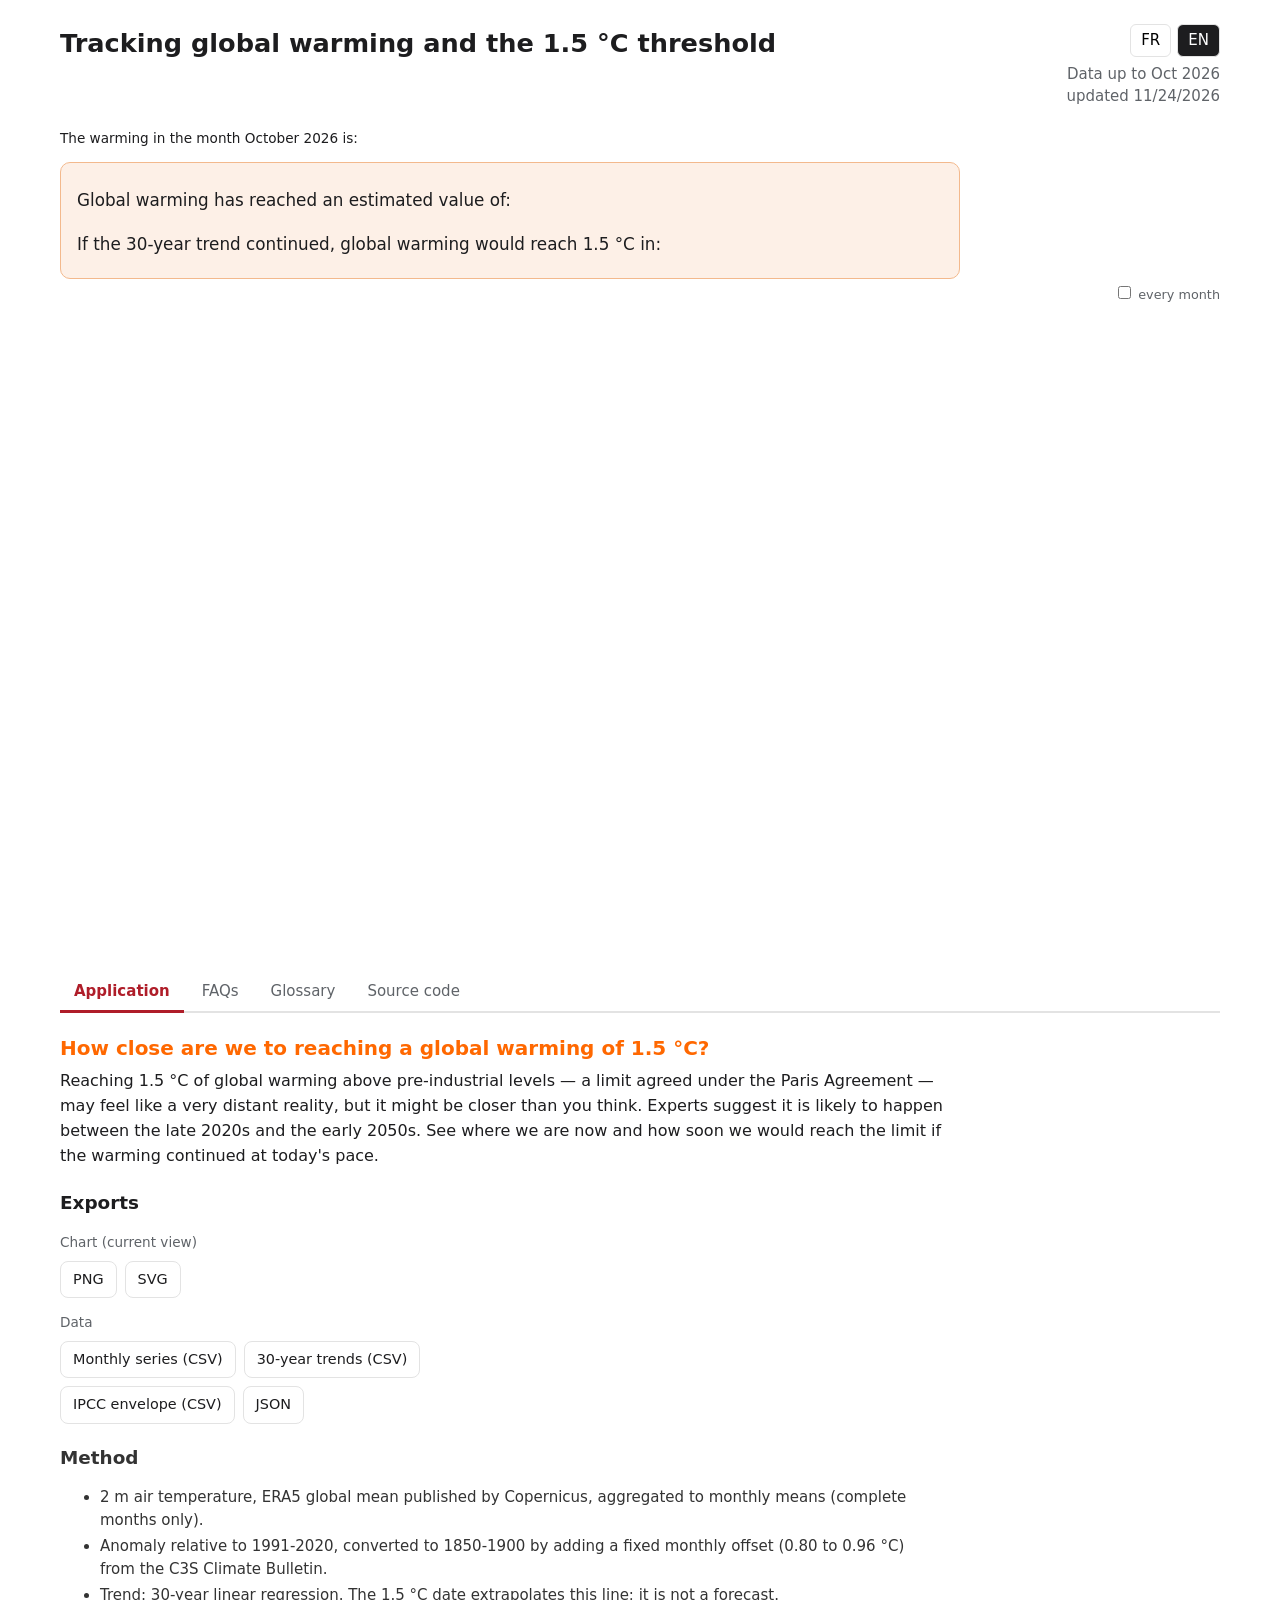
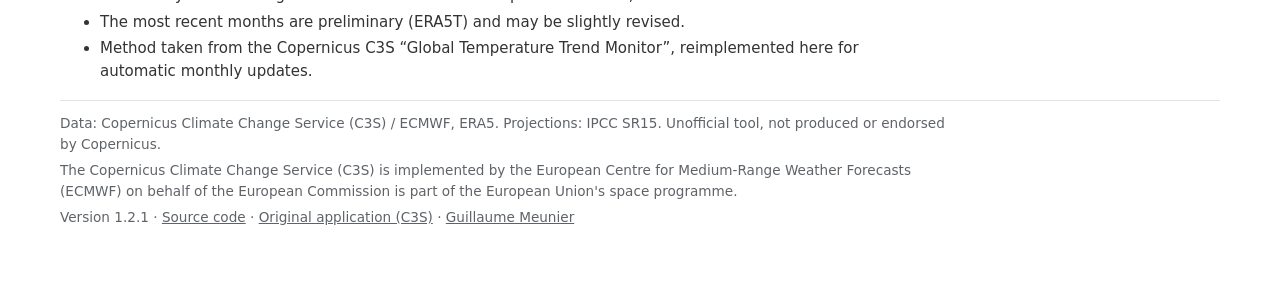
==== index.html @ 69e12a9a "1.2.1 — favicon hexagonal (courbe GIEC + seuil 1,5 °C) Co-authored-by: Alliages <Alliages@users.nore" ====
<!DOCTYPE html>
<html lang="fr">
<head>
<meta charset="utf-8">
<meta name="viewport" content="width=device-width, initial-scale=1">
<title>Suivi du réchauffement mondial · seuil de 1,5 °C</title>
<meta name="description" content="Suivi mensuel du réchauffement mondial (ERA5, Copernicus) et estimation de la date d'atteinte de +1,5 °C par extrapolation de la tendance sur 30 ans.">
<link rel="icon" type="image/svg+xml" href="favicon.svg">
<script src="vendor/plotly-basic.min.js"></script>
<style>
  :root {
    --fg: #1d1d1f; --muted: #5f6368; --line: #e3e3e3; --bg: #fff; --card: #f7f6f4;
    --accent: #af1d29; --orange: #ff6800;
  }
  * { box-sizing: border-box; }
  body { margin: 0; font: 15px/1.5 system-ui, -apple-system, "Segoe UI", Roboto, sans-serif;
         color: var(--fg); background: var(--bg); }
  main { max-width: 1200px; margin: 0 auto; padding: 24px 20px 48px; }
  header { display: flex; justify-content: space-between; align-items: start; gap: 16px; }
  .head-right { text-align: right; display: flex; flex-direction: column; align-items: flex-end; gap: 6px; }
  h1 { font-size: 1.6rem; margin: 0 0 4px; }
  .sub { color: var(--muted); margin: 0; }
  .lang { display: flex; gap: 6px; }
  .lang button { border: 1px solid var(--line); background: #fff; padding: 4px 10px;
                 cursor: pointer; font: inherit; border-radius: 6px; }
  .lang button[aria-pressed="true"] { background: var(--fg); color: #fff; }
  .synthese { margin: 20px 0 4px; max-width: 900px; }
  .synthese .quand { color: var(--orange); font-size: 1.25rem; margin: 0 0 8px; }
  .synthese p { margin: 7px 0; font-size: 1.05rem; }
  .synthese p.p1 { font-size: .85rem; margin: 4px 0 12px; }
  .synthese p.p1 strong.v { font-size: inherit; margin-left: 4px; }
  .encart { border: 1px solid #f3b98d; border-radius: 10px; background: #fdf0e7;
            padding: 10px 16px 8px; }
  .synthese strong.v { font-size: 1.55rem; font-weight: 700; margin-left: 6px; vertical-align: -0.15rem; }
  .v-orange { color: var(--orange); }
  .v-red { color: var(--accent); }
  .opts { display: flex; align-items: center; justify-content: flex-end; gap: 8px; margin: 0 0 2px;
          color: var(--muted); font-size: .8rem; }
  .opts input[type=checkbox] { accent-color: var(--accent); }
  .tabs { display: flex; gap: 4px; border-bottom: 2px solid var(--line); margin: 26px 0 20px; }
  .tabs button { border: none; background: none; padding: 8px 14px; font: inherit; cursor: pointer;
                 color: var(--muted); border-radius: 6px 6px 0 0; border-bottom: 3px solid transparent; margin-bottom: -2px; }
  .tabs button[aria-selected="true"] { color: var(--accent); border-bottom-color: var(--accent); font-weight: 600; }
  .tabs button:hover { color: var(--accent); }
  .tabpanel[hidden] { display: none; }
  .intro { max-width: 900px; }
  .intro h2 { color: var(--orange); font-size: 1.25rem; margin: 0 0 6px; }
  .intro p { margin: 0 0 18px; font-size: 1rem; line-height: 1.55; }
  .glossary { display: flex; gap: 24px; flex-wrap: wrap; }
  .glossary nav { width: 260px; }
  .glossary nav button { display: block; width: 100%; text-align: left; border: none; background: none;
                 padding: 6px 8px; font: inherit; cursor: pointer; border-radius: 6px; color: var(--fg); }
  .glossary nav button[aria-current="true"] { background: #fdf0e7; color: var(--orange); font-weight: 600; }
  .glossary .def { flex: 1; min-width: 280px; }
  .faq { list-style: none; padding: 0; max-width: 900px; }
  .faq li { margin-bottom: 16px; }
  .faq h3 { font-size: 1rem; margin: 0 0 4px; cursor: pointer; }
  .faq h3::before { content: "\25BE  "; color: var(--accent); }
  .faq p { margin: 0; line-height: 1.5; }
  .faq li.closed > div { display: none; }
  .faq li.closed h3::before { content: "\25B6  "; }
  .faq li > div { line-height: 1.5; }
  .faq li > div p, .faq li > div ul { margin: 0 0 8px; }
  .faq li > div ul { padding-left: 20px; }
  .faq table { border-collapse: collapse; margin: 10px 0 4px; font-size: .9rem; }
  .faq th, .faq td { border: 1px solid var(--line); padding: 4px 8px; text-align: center; }
  .faq th { background: #fdf0e7; }
  .faq caption { caption-side: bottom; color: var(--muted); font-size: .85rem; margin-top: 6px; }
  .tabpanel li { margin-bottom: 6px; }  #chart { width: 100%; height: 640px; }
  .intro { max-width: 900px; }
  .intro h2 { color: var(--orange); font-size: 1.25rem; margin: 0 0 6px; }
  .intro p { margin: 0; font-size: 1rem; line-height: 1.55; }
  section { margin-top: 20px; }
  h2 { font-size: 1.15rem; margin: 0 0 10px; }
  .exports { display: flex; flex-wrap: wrap; gap: 8px; max-width: 440px; }
  .exports button, .exports a { border: 1px solid var(--line); background: #fff; color: var(--fg);
         padding: 7px 12px; border-radius: 8px; cursor: pointer; font: inherit;
         text-decoration: none; font-size: .9rem; }
  .exports button:hover, .exports a:hover { border-color: var(--fg); }
  .exports .group { color: var(--muted); font-size: .85rem; width: 100%; margin-top: 6px; }
  .method { color: #333; max-width: 850px; }
  .method li { margin-bottom: 4px; }
  footer { margin-top: 18px; color: var(--muted); font-size: .85rem; border-top: 1px solid var(--line);
           padding-top: 12px; }
  footer .credit { margin: 0 0 6px; max-width: 900px; }
  footer .mention { display: block; }
  footer a { color: inherit; }
  .prelim { color: var(--muted); font-size: .8rem; font-weight: 400; }
  @media (max-width: 700px) {
    #chart { height: 460px; }
    header { flex-direction: column; }
    .head-right { align-items: flex-start; text-align: left; }
    .synthese strong.v { font-size: 1.3rem; }
  }
</style>
</head>
<body>
<main>
  <header>
    <h1 data-i18n="title"></h1>
    <div class="head-right">
      <div class="lang">
        <button data-lang="fr" aria-pressed="true">FR</button>
        <button data-lang="en" aria-pressed="false">EN</button>
      </div>
      <p class="sub" id="updated"></p>
    </div>
  </header>

  <section class="synthese" id="synthese"></section>

  <div class="opts">
    <label><input type="checkbox" id="all-months"> <span data-i18n="allMonths"></span></label>
  </div>
  <div id="chart"></div>

  <div class="tabs" role="tablist" id="tabs">
    <button role="tab" data-tab="apropos" aria-selected="true" data-i18n="tabAbout"></button>
    <button role="tab" data-tab="faq" aria-selected="false" data-i18n="tabFaq"></button>
    <button role="tab" data-tab="glossaire" aria-selected="false" data-i18n="tabGlossary"></button>
    <button role="tab" data-tab="source" aria-selected="false" data-i18n="tabSource"></button>
  </div>

  <div class="tabpanel" id="panel-apropos">
    <section class="intro">
      <h2 data-i18n="introTitle"></h2>
      <p data-i18n="introText"></p>
    </section>

    <section>
      <h2 data-i18n="exportsTitle"></h2>
      <div class="exports" id="exports">
      <span class="group" data-i18n="exportsChart"></span>
      <button data-export="png">PNG</button>
      <button data-export="svg">SVG</button>
      <span class="group" data-i18n="exportsData"></span>
      <a href="data/era5_global_monthly.csv" download data-i18n="csvMonthly"></a>
      <a href="data/trends.csv" download data-i18n="csvTrends"></a>
      <a href="data/ipcc_sr15.csv" download data-i18n="csvIpcc"></a>
      <a href="data/series.json" download>JSON</a>
      <span class="group" data-i18n="exportsAnim" id="anim-group" hidden></span>
    </div>
  </section>

    <section class="method">
      <h2 data-i18n="methodTitle"></h2>
      <ul id="method"></ul>
    </section>
  </div>

  <div class="tabpanel" id="panel-faq" hidden>
    <ul class="faq" id="faq-list"></ul>
  </div>

  <div class="tabpanel" id="panel-glossaire" hidden>
    <div class="glossary">
      <nav><ul id="glossary-list"></ul></nav>
      <div class="def"><div id="glossary-def"></div></div>
    </div>
  </div>

  <div class="tabpanel" id="panel-source" hidden>
    <div id="source-content" class="intro"></div>
  </div>

  <footer id="footer"></footer>
</main>

<script>
/* ======================================================================
   Paramètres
   ====================================================================== */
const DATA_URL = "data/series.json";
const MANIFEST_URL = "exports/manifest.json";
const CONTENT_URL = "data/content.json";
const EXPORT_SIZE = { width: 1280, height: 720 };
const C3S_RED = "#af1d29";
const ORANGE = "#ff6800";
const ORANGE_TRANSPARENT = "rgba(255, 104, 0, 0.30)";
const PEACH = "rgb(244, 174, 142)";
const PEACH_TRANSPARENT = "rgba(244, 174, 142, 0.2)";
let COLORS = {
  ipcc: PEACH_TRANSPARENT, ipccLine: PEACH, likely: "#d84a63",
  series: ORANGE_TRANSPARENT, marker: ORANGE, window: ORANGE,
  trend: C3S_RED, target: C3S_RED, grid: "#CCCCCC", zeroline: "#444444",
};
const MONTHS = {
  fr: ["janv.", "févr.", "mars", "avr.", "mai", "juin", "juil.", "août", "sept.", "oct.", "nov.", "déc."],
  en: ["Jan", "Feb", "Mar", "Apr", "May", "Jun", "Jul", "Aug", "Sep", "Oct", "Nov", "Dec"],
};
const MONTHS_FULL = {
  fr: ["janvier", "février", "mars", "avril", "mai", "juin", "juillet", "août", "septembre", "octobre", "novembre", "décembre"],
  en: ["January", "February", "March", "April", "May", "June", "July", "August", "September", "October", "November", "December"],
};
const I18N = {
  fr: {
    title: "Suivi du réchauffement mondial et du seuil de 1,5 °C",
    updated: "Données jusqu'à {m}", updatedDate: "mise à jour le {d}",
    allMonths: "tous les mois",
    syntheseTitle: "En {m}…",
    tabAbout: "Application", tabFaq: "FAQ", tabGlossary: "Glossaire", tabSource: "Code source",
    introTitle: "À quel point sommes-nous proches d'un réchauffement mondial de 1,5 °C ?",
    introText: "Atteindre 1,5 °C de réchauffement mondial par rapport aux niveaux préindustriels — la limite fixée par l'accord de Paris — peut sembler une réalité très lointaine, mais elle est peut-être plus proche qu'on ne le croit. Les experts estiment qu'il est probable qu'elle soit atteinte entre la fin des années 2020 et le début des années 2050. Voyez où nous en sommes aujourd'hui et quand nous atteindrions cette limite si le réchauffement se poursuivait au rythme d'aujourd'hui.",
    synthese1: "Le réchauffement du mois {m1} est de :",
    synthese2: "Le réchauffement mondial a atteint une valeur estimée à :",
    synthese3: "Si la tendance sur 30 ans se poursuivait, le réchauffement mondial atteindrait {target} en :",
    crossingHover: "Si la tendance de {years} ans menant à <b>{from}</b> se poursuit, la limite de {target} serait atteinte d'ici <b>{to}</b>.",
    exportsTitle: "Exports", exportsChart: "Graphique (vue actuelle)", exportsData: "Données",
    exportsAnim: "Animations et images (générées chaque mois)",
    csvMonthly: "Série mensuelle (CSV)", csvTrends: "Tendances 30 ans (CSV)", csvIpcc: "Enveloppe GIEC (CSV)",
    gifCourbe: "GIF · courbe", gifExtra: "GIF · extrapolation",
    zipCourbe: "Images · courbe (ZIP)", zipExtra: "Images · extrapolation (ZIP)",
    staticPng: "Graphique PNG", staticSvg: "Graphique SVG",
    yTitle: "Anomalie vs 1850-1900 (°C)",
    ipcc: "Projections GIEC (SR15)", likely: "Fourchette GIEC 1,5 °C (2030-2052)",
    series: "Anomalie mensuelle ERA5", window: "Anomalie observée (fenêtre de 30 ans)",
    trend: "Tendance linéaire 30 ans", crossing: "Atteinte de 1,5 °C",
    targetLabel: "1,5 °C",
    prelim: "provisoire", never: "non atteint",
    methodTitle: "Méthode",
    method: [
      "Température de l'air à 2 m, moyenne mondiale ERA5 publiée par Copernicus, Agrégée en moyennes mensuelles (mois complets uniquement).",
      "Anomalie par rapport à 1991-2020, convertie en anomalie par rapport à 1850-1900 en ajoutant un écart mensuel fixe (0,80 à 0,96 °C) issu du bulletin climatique C3S.",
      "Tendance : régression linéaire sur 30 ans. La date d'atteinte de 1,5 °C est l'extrapolation de cette droite ; ce n'est pas une prévision.",
      "Les derniers mois sont provisoires (ERA5T) et peuvent être légèrement révisés.",
      "Méthode reprise du « Global Temperature Trend Monitor » de Copernicus C3S, réimplémentée ici pour une mise à jour automatique mensuelle.",
    ],
    footer: "Données : Copernicus Climate Change Service (C3S) / ECMWF, ERA5. Projections : GIEC SR15. Outil non officiel, ni produit ni approuvé par Copernicus.",
    c3sMention: "The Copernicus Climate Change Service (C3S) is implemented by the European Centre for Medium-Range Weather Forecasts (ECMWF) on behalf of the European Commission is part of the European Union's space programme.",
    footerLinks: 'Version {v} · <a href="https://github.com/Alliages/suivi-rechauffement-global">Code source</a> · <a href="https://apps.climate.copernicus.eu/global-temperature-trend-monitor/">Application originale (C3S)</a> · <a href="https://guillaume-meunier.fr/">Guillaume Meunier</a>',
  },
  en: {
    title: "Tracking global warming and the 1.5 °C threshold",
    updated: "Data up to {m}", updatedDate: "updated {d}",
    allMonths: "every month",
    syntheseTitle: "In {m}…",
    tabAbout: "Application", tabFaq: "FAQs", tabGlossary: "Glossary", tabSource: "Source code",
    introTitle: "How close are we to reaching a global warming of 1.5 °C?",
    introText: "Reaching 1.5 °C of global warming above pre-industrial levels — a limit agreed under the Paris Agreement — may feel like a very distant reality, but it might be closer than you think. Experts suggest it is likely to happen between the late 2020s and the early 2050s. See where we are now and how soon we would reach the limit if the warming continued at today's pace.",
    synthese1: "The warming in the month {m1} is:",
    synthese2: "Global warming has reached an estimated value of:",
    synthese3: "If the 30-year trend continued, global warming would reach {target} in:",
    crossingHover: "If the {years}-year warming trend leading up to <b>{from}</b> continued, the {target} limit would be reached by <b>{to}</b>.",
    exportsTitle: "Exports", exportsChart: "Chart (current view)", exportsData: "Data",
    exportsAnim: "Animations and images (generated monthly)",
    csvMonthly: "Monthly series (CSV)", csvTrends: "30-year trends (CSV)", csvIpcc: "IPCC envelope (CSV)",
    gifCourbe: "GIF · curve", gifExtra: "GIF · extrapolation",
    zipCourbe: "Images · curve (ZIP)", zipExtra: "Images · extrapolation (ZIP)",
    staticPng: "Chart PNG", staticSvg: "Chart SVG",
    yTitle: "Anomaly vs 1850-1900 (°C)",
    ipcc: "IPCC projections (SR15)", likely: "IPCC 1.5 °C likely range (2030-2052)",
    series: "ERA5 monthly anomaly", window: "Observed anomaly (30-year window)",
    trend: "30-year linear trend", crossing: "1.5 °C reached",
    targetLabel: "1.5 °C",
    prelim: "preliminary", never: "not reached",
    methodTitle: "Method",
    method: [
      "2 m air temperature, ERA5 global mean published by Copernicus, aggregated to monthly means (complete months only).",
      "Anomaly relative to 1991-2020, converted to 1850-1900 by adding a fixed monthly offset (0.80 to 0.96 °C) from the C3S Climate Bulletin.",
      "Trend: 30-year linear regression. The 1.5 °C date extrapolates this line; it is not a forecast.",
      "The most recent months are preliminary (ERA5T) and may be slightly revised.",
      "Method taken from the Copernicus C3S “Global Temperature Trend Monitor”, reimplemented here for automatic monthly updates.",
    ],
    footer: "Data: Copernicus Climate Change Service (C3S) / ECMWF, ERA5. Projections: IPCC SR15. Unofficial tool, not produced or endorsed by Copernicus.",
    c3sMention: "The Copernicus Climate Change Service (C3S) is implemented by the European Centre for Medium-Range Weather Forecasts (ECMWF) on behalf of the European Commission is part of the European Union's space programme.",
    footerLinks: 'Version {v} · <a href="https://github.com/Alliages/suivi-rechauffement-global">Source code</a> · <a href="https://apps.climate.copernicus.eu/global-temperature-trend-monitor/">Original application (C3S)</a> · <a href="https://guillaume-meunier.fr/">Guillaume Meunier</a>',
  },
};

/* ======================================================================
   État
   ====================================================================== */
let DATA = null, MANIFEST = null, APP_VERSION = null, lang = "fr", steps = [], currentStep = 0;
const $ = (id) => document.getElementById(id);
const t = (k) => I18N[lang][k];

/* ---------- Formatage ---------- */
const toDate = (m) => m + "-15";                       // AAAA-MM → 15 du mois
const fmtMonth = (m) => { const [y, mo] = m.split("-"); return `${MONTHS[lang][+mo - 1]} ${y}`; };
const fmtNum = (x, signed = false) =>
  (signed && x >= 0 ? "+" : "") + x.toLocaleString(lang, { minimumFractionDigits: 2, maximumFractionDigits: 2 });
function addMonths(m, k) {                              // 'AAAA-MM' + k mois (rÉal) → date ISO
  const [y, mo] = m.split("-").map(Number);
  const d = new Date(Date.UTC(y, mo - 1, 15));
  d.setUTCDate(d.getUTCDate() + Math.round(k * 30.4375));
  return d.toISOString().slice(0, 10);
}
const targetLabel = () => t("targetLabel");

/* ======================================================================
   Graphique
   ====================================================================== */
function applyPalette() {
  const pc = DATA.config && DATA.config.colors;
  if (!pc) return;
  const map = {
    ipcc: pc.peach_transparent, ipccLine: pc.peach, likely: pc.likely,
    series: pc.orange_transparent, marker: pc.orange, window: pc.orange,
    trend: pc.accent, target: pc.accent, grid: pc.grid, zeroline: pc.zeroline,
  };
  for (const k in map) if (map[k]) COLORS[k] = map[k];
}

function trendRow(i) {
  const tr = DATA.trends;
  return Object.fromEntries(Object.keys(tr).map((k) => [k, tr[k][i]]));
}

function trendTraces(row) {
  const mon = DATA.monthly, cfg = DATA.config;
  const i0 = mon.month.indexOf(row.window_start), i1 = mon.month.indexOf(row.window_end);
  const m = row.slope_per_decade / 120, c = row.intercept;
  const kEnd = Math.max(m > 0 ? (cfg.target - c) / m : 0, i1 - i0);
  const endX = row.crossing_1_5 && i1 - i0 < kEnd ? toDate(row.crossing_1_5) : addMonths(row.window_start, kEnd);
  const endY = row.crossing_1_5 && i1 - i0 < kEnd ? cfg.target : c + m * kEnd;
  return {
    window: { x: mon.month.slice(i0, i1 + 1).map(toDate), y: mon.anomaly_preindustrial.slice(i0, i1 + 1) },
    trend: { x: [toDate(row.window_start), endX], y: [c, endY] },
    cross: row.crossing_1_5 ? { x: [toDate(row.crossing_1_5)], y: [cfg.target] } : { x: [], y: [] },
    current_y: row.warming_at_end,
  };
}

function yTicks([y0, y1]) {
  const step = (DATA.config && DATA.config.grid_step) || 0.5;
  const vals = [];
  for (let v = Math.ceil(y0 / step) * step; v <= y1 + 1e-9; v += step) vals.push(+v.toFixed(1));
  return {
    tickmode: "array", tickvals: vals,
    ticktext: vals.map((v, i) => i === vals.length - 1 ? `${v.toFixed(1)} °C` : v.toFixed(1)),
  };
}

function stepLabel(i) {
  const row = trendRow(steps[i]);
  return /^\d{4}$/.test(row.step_label) ? row.step_label : fmtMonth(row.window_end);
}

function stepAnnotations(row, tt) {
  const cfg = DATA.config;
  const cal = (m) => `<b>${fmtMonth(m)}</b>`;
  return [
    {
      text: ` <b>${targetLabel()}</b> `, xref: "paper", x: 1, xshift: 8,
      y: cfg.target, xanchor: "left", yanchor: "middle",
      showarrow: true, arrowhead: 2, arrowsize: 1, arrowwidth: 1.5, arrowcolor: COLORS.trend,
      ax: 0, axref: "pixel", ay: -34, ayref: "pixel",
      font: { color: COLORS.trend, size: 15 },
    },
    {
      text: ` <b>${fmtNum(tt.current_y)} °C</b> `, xref: "paper", x: 1, xshift: 6,
      y: tt.current_y, xanchor: "left", yanchor: "middle",
      showarrow: false, font: { color: COLORS.marker, size: 15 },
    },
    {
      text: cal(row.window_start), x: toDate(row.window_start), y: -0.02,
      xanchor: "center", yanchor: "top", showarrow: false,
      font: { color: COLORS.marker, size: 14 }, bgcolor: "white",
      bordercolor: COLORS.marker, borderwidth: 2, borderpad: 2,
    },
    row.crossing_1_5 ? {
      text: cal(row.crossing_1_5), x: toDate(row.crossing_1_5), y: -0.02,
      xanchor: "center", yanchor: "top", showarrow: false,
      font: { color: COLORS.trend, size: 14 }, bgcolor: "white",
      bordercolor: COLORS.trend, borderwidth: 2, borderpad: 2,
    } : { text: "", showarrow: false },
  ];
}

const X_VIEW_FALLBACK = ["1950-01-01", "2055-01-01"];

function layout() {
  const cfg = DATA.config;
  const axis = { ticks: "outside", tickwidth: 1.5, tickfont: { size: 12 }, showgrid: false,
                 showline: false, zeroline: false };
  return {
    margin: { l: 70, r: 70, t: 130, b: 80 },
    font: { family: "system-ui, -apple-system, Segoe UI, Roboto, sans-serif", color: "#1d1d1f", size: 14 },
    xaxis: { ...axis, type: "date", range: (DATA.config && DATA.config.x_view) || X_VIEW_FALLBACK, dtick: "M120", tickformat: "%Y" },
    yaxis: { ...axis, range: cfg.y_range, showgrid: true, griddash: "dot", gridcolor: COLORS.grid,
             gridwidth: 1, zeroline: true, zerolinecolor: COLORS.zeroline, zerolinewidth: 1.5,
             fixedrange: true, ...yTicks(cfg.y_range) },
    legend: { x: 0.5, y: -0.10, xanchor: "center", yanchor: "top", orientation: "h", font: { size: 12 } },
    hovermode: "closest",
    sliders: [{
      active: steps.length - 1,
      x: 0, xanchor: "left", y: 1.24, len: 1,
      pad: { l: 0, r: 0, t: 0, b: 4 },
      font: { size: 11 },
      steps: steps.map((rowIdx, i) => ({ label: stepLabel(i), value: rowIdx, method: "skip", execute: false })),
    }],
    plot_bgcolor: "#fff", paper_bgcolor: "#fff",
  };
}

function staticTraces() {
  const mon = DATA.monthly, ipcc = DATA.ipcc, cfg = DATA.config;
  const yrs = ipcc.year.map((y) => `${y}-01-01`);
  return [
    { x: yrs, y: ipcc.min_t, mode: "lines", line: { width: 0 }, hoverinfo: "skip", showlegend: false },
    { x: yrs, y: ipcc.max_t, mode: "lines", line: { width: 0 }, fill: "tonexty",
      fillcolor: COLORS.ipcc, name: t("ipcc"), hoverinfo: "skip" },
    { x: cfg.likely_range, y: [cfg.target, cfg.target], mode: "lines+markers", name: t("likely"),
      line: { color: COLORS.likely, width: 3 },
      marker: { symbol: "diamond", size: 7, color: "white",
                line: { width: 3, color: COLORS.likely } },
      hoverinfo: "skip", showlegend: true },
    { x: mon.month.map(toDate), y: mon.anomaly_preindustrial, mode: "lines", name: t("series"),
      line: { color: COLORS.series, width: 1 },
      customdata: mon.month.map((m, i) => [fmtMonth(m), mon.status[i] === "preliminary" ? ` (${t("prelim")})` : ""]),
      hovertemplate: "%{customdata[0]} : %{y:+.2f} °C%{customdata[1]}<extra></extra>" },
  ];
}

function dynamicTraces(row, tt) {
  const cfg = DATA.config, xRight = cfg.x_range[1], yEnd = tt.current_y;
  const hoverCross = t("crossingHover")
    .replaceAll("{years}", 30)
    .replaceAll("{from}", fmtMonth(row.window_end))
    .replaceAll("{target}", targetLabel())
    .replaceAll("{to}", row.crossing_1_5 ? fmtMonth(row.crossing_1_5) : t("never"));
  const trendStart = { x: [tt.trend.x[0]], y: [tt.trend.y[0]] };
  const line = (x, y, color, extra = {}) => ({ x, y, mode: "lines", line: { color, width: 1 },
    hoverinfo: "skip", showlegend: false, ...extra });
  return [
    { ...tt.window, mode: "lines+markers", name: t("window"), showlegend: false,
      line: { color: COLORS.window, width: 1.2 },
      marker: { size: 6, color: "white", line: { width: 1, color: COLORS.window } }, hoverinfo: "skip" },
    line([toDate(row.window_start), toDate(row.window_start)], [tt.trend.y[0], 0], COLORS.marker),
    line([toDate(row.window_end), xRight], [yEnd, yEnd], COLORS.marker, { line: { color: COLORS.marker, width: 2, dash: "dot" } }),
    row.crossing_1_5
      ? line([toDate(row.crossing_1_5), toDate(row.crossing_1_5)], [cfg.target, 0], COLORS.trend)
      : line([], [], COLORS.trend),
    row.crossing_1_5
      ? line([toDate(row.crossing_1_5), xRight], [cfg.target, cfg.target], COLORS.trend,
             { line: { color: COLORS.trend, width: 2, dash: "dot" } })
      : line([], [], COLORS.trend),
    { ...trendStart, x: [...trendStart.x, tt.trend.x[1]], y: [...trendStart.y, tt.trend.y[1]],
      mode: "lines", line: { color: "white", width: 5 }, hoverinfo: "skip", showlegend: false },
    { x: tt.trend.x, y: tt.trend.y, mode: "lines", name: t("trend"),
      line: { color: COLORS.trend, width: 2.5 }, hoverinfo: "skip" },
    { ...tt.cross, mode: "markers", showlegend: false, text: [hoverCross],
      hovertemplate: "%{text}<extra></extra>",
      hoverlabel: { bgcolor: COLORS.trend, font: { color: "#fff" } },
      marker: { size: 15, color: "rgba(255, 255, 255, 0.5)", line: { color: COLORS.trend, width: 1.5 } } },
  ];
}

function draw() {
  const last = steps.length - 1;
  currentStep = Math.min(currentStep, last);
  const row = trendRow(steps[currentStep]);
  const tt = trendTraces(row);
  Plotly.react("chart", [...staticTraces(), ...dynamicTraces(row, tt)],
    { ...layout(), annotations: stepAnnotations(row, tt) },
    { responsive: true, displaylogo: false,
      modeBarButtonsToRemove: ["select2d", "lasso2d"],
      toImageButtonOptions: { ...EXPORT_SIZE, filename: fileStem() } })
    .then(() => {
      updateCards(row);
      attachSliderEvents();
    });
}

function applyStep(i) {
  const chart = $("chart");
  const row = trendRow(steps[i]);
  const tt = trendTraces(row);
  const dyn = dynamicTraces(row, tt);
  Plotly.restyle(chart, {
    x: dyn.map((tr) => tr.x),
    y: dyn.map((tr) => tr.y),
    text: dyn.map((tr) => tr.text || null),
  }, dyn.map((_, k) => staticTraces().length + k));
  Plotly.relayout(chart, { annotations: stepAnnotations(row, tt) });
  updateCards(row);
  currentStep = i;
}

function attachSliderEvents() {
  const chart = $("chart");
  if (chart._sliderHooked) return;
  chart._sliderHooked = true;
  chart.on("plotly_sliderchange", (ev) => {
    const s = ev.slider && typeof ev.slider.active === "number" ? ev.slider
      : chart._fullLayout && chart._fullLayout.sliders && chart._fullLayout.sliders[0];
    const idx = s && typeof s.active === "number" ? s.active : currentStep;
    if (idx !== currentStep && idx >= 0 && idx < steps.length) applyStep(idx);
  });
}

/* ======================================================================
   Textes, synthèse
   ====================================================================== */
function monthFull(mKey) {
  const [y, m] = mKey.split("-");
  return `${MONTHS_FULL[lang][+m - 1]} ${y}`;
}

function updateCards(row) {
  const mon = DATA.monthly, n = mon.month.length - 1;
  $("quand").innerHTML = t("syntheseTitle").replace("{m}", monthFull(row.window_end));
  $("s-month").innerHTML = `${fmtNum(mon.anomaly_preindustrial[n], true)} °C` +
    (mon.status[n] === "preliminary" ? ` <span class="prelim">(${t("prelim")})</span>` : "");
  $("s-warming").textContent = `${fmtNum(row.warming_at_end, true)} °C`;
  $("s-crossing").textContent = row.crossing_1_5 ? fmtMonth(row.crossing_1_5) : t("never");
}

function buildSteps() {
  const tr = DATA.trends, all = $("all-months").checked;
  steps = tr.window_end.map((_, i) => i).filter((i) => all || tr.is_slider_step[i]);
  currentStep = steps.length - 1;
}

let CONTENT = null;   // chargé depuis data/content.json

function renderGlossary() {
  const list = $("glossary-list"), defBox = $("glossary-def");
  if (!list || !defBox) return;
  list.innerHTML = "";
  defBox.innerHTML = "";
  const terms = (CONTENT && CONTENT[lang] && CONTENT[lang].glossary) || [];
  terms.forEach((item, i) => {
    const li = document.createElement("li");
    const btn = document.createElement("button");
    btn.textContent = item.term;
    btn.setAttribute("aria-current", i === 0 ? "true" : "false");
    btn.addEventListener("click", () => {
      list.querySelectorAll("button").forEach((b) => b.setAttribute("aria-current", b === btn ? "true" : "false"));
      defBox.innerHTML = item.def;
    });
    li.appendChild(btn);
    list.appendChild(li);
  });
  if (terms.length) defBox.innerHTML = terms[0].def;
}

function renderFaq() {
  const list = $("faq-list");
  if (!list) return;
  list.innerHTML = "";
  ((CONTENT && CONTENT[lang] && CONTENT[lang].faq) || []).forEach((item, i) => {
    const li = document.createElement("li");
    if (i > 0) li.className = "closed";
    const h3 = document.createElement("h3");
    h3.textContent = item.q;
    h3.addEventListener("click", () => li.classList.toggle("closed"));
    const body = document.createElement("div");
    body.innerHTML = item.a;
    li.appendChild(h3);
    li.appendChild(body);
    list.appendChild(li);
  });
}

function initTabs() {
  const tabIds = ["apropos", "faq", "glossaire", "source"];
  const alias = { code: "source" };
  const btns = document.querySelectorAll("#tabs button");
  const activate = (name, push) => {
    btns.forEach((b) => b.setAttribute("aria-selected", b.dataset.tab === name ? "true" : "false"));
    tabIds.forEach((t) => { const p = $("panel-" + t); if (p) p.hidden = t !== name; });
    if (push) history.replaceState(null, "", name === "apropos" ? location.pathname : "#" + name);
  };
  btns.forEach((btn) => btn.addEventListener("click", () => activate(btn.dataset.tab, true)));
  const hash = location.hash.slice(1);
  if (hash) activate(alias[hash] || hash, false);
}

function applyLang() {
  document.documentElement.lang = lang;
  document.querySelectorAll("[data-i18n]").forEach((el) => { el.textContent = t(el.dataset.i18n); });
  document.querySelectorAll(".lang button").forEach((b) => b.setAttribute("aria-pressed", b.dataset.lang === lang));
  const mon = DATA.monthly, n = mon.month.length - 1;
  $("synthese").innerHTML = `
    <p class="p1">${t("synthese1").replace("{m1}", monthFull(mon.month[n]))} <strong class="v v-orange" id="s-month"></strong></p>
    <div class="encart" id="encart">
      <h2 class="quand" id="quand"></h2>
      <p>${t("synthese2")} <strong class="v v-red" id="s-warming"></strong></p>
      <p>${t("synthese3").replace("{target}", targetLabel())} <strong class="v v-red" id="s-crossing"></strong></p>
    </div>`;
  $("method").innerHTML = t("method").map((li) => `<li>${li}</li>`).join("");
  renderGlossary();
  renderFaq();
  $("source-content").innerHTML = (CONTENT && CONTENT[lang] && CONTENT[lang].source) || "";
  $("footer").innerHTML = `<p class="credit">${t("footer")}</p>`
    + `<p class="credit mention">${t("c3sMention")}</p>`
    + `<p class="credit">${t("footerLinks").replace("{v}", APP_VERSION ?? "—")}</p>`;
  const meta = DATA.meta;
  $("updated").innerHTML = t("updated").replace("{m}", fmtMonth(meta.last_month))
    + "<br>" + t("updatedDate").replace("{d}", new Date(meta.generated_at).toLocaleDateString(lang));
  document.title = t("title");
  renderManifest();
  draw();
}

/* ======================================================================
   Exports
   ====================================================================== */
function fileStem() {
  const row = trendRow(steps[currentStep]);
  return `rechauffement_1-5C_extrapolation-${row.window_end}_${lang}`;
}

function renderManifest() {
  const box = $("exports");
  box.querySelectorAll("[data-manifest]").forEach((el) => el.remove());
  if (!MANIFEST) return;
  $("anim-group").hidden = false;
  const items = [
    ["courbe_gif", "gifCourbe"], ["extrapolation_gif", "gifExtra"],
    ["courbe_zip", "zipCourbe"], ["extrapolation_zip", "zipExtra"],
    [`static_${lang}_png`, "staticPng"], [`static_${lang}_svg`, "staticSvg"],
  ];
  for (const [key, label] of items) {
    if (!MANIFEST[key]) continue;
    const a = document.createElement("a");
    a.href = `exports/${MANIFEST[key]}`; a.download = ""; a.textContent = t(label);
    a.dataset.manifest = "1";
    box.appendChild(a);
  }
}

$("exports").addEventListener("click", (e) => {
  const fmt = e.target.dataset && e.target.dataset.export;
  if (fmt) Plotly.downloadImage("chart", { format: fmt, ...EXPORT_SIZE, filename: fileStem() });
});

/* ======================================================================
   Démarrage
   ====================================================================== */
$("all-months").addEventListener("change", () => { buildSteps(); draw(); });
document.querySelectorAll(".lang button").forEach((b) =>
  b.addEventListener("click", () => { lang = b.dataset.lang; applyLang(); }));

(async function init() {
  DATA = await (await fetch(DATA_URL, { cache: "no-cache" })).json();
  try { CONTENT = await (await fetch(CONTENT_URL, { cache: "no-cache" })).json(); } catch (_) { CONTENT = null; }
  applyPalette();
  try { MANIFEST = await (await fetch(MANIFEST_URL, { cache: "no-cache" })).json(); } catch (_) { MANIFEST = null; }
  try { APP_VERSION = (await (await fetch("VERSION", { cache: "no-cache" })).text()).trim(); } catch (_) { APP_VERSION = null; }
  if (navigator.language && !navigator.language.startsWith("fr")) lang = "en";
  buildSteps();
  applyLang();
  initTabs();
})();
</script>
</body>
</html>
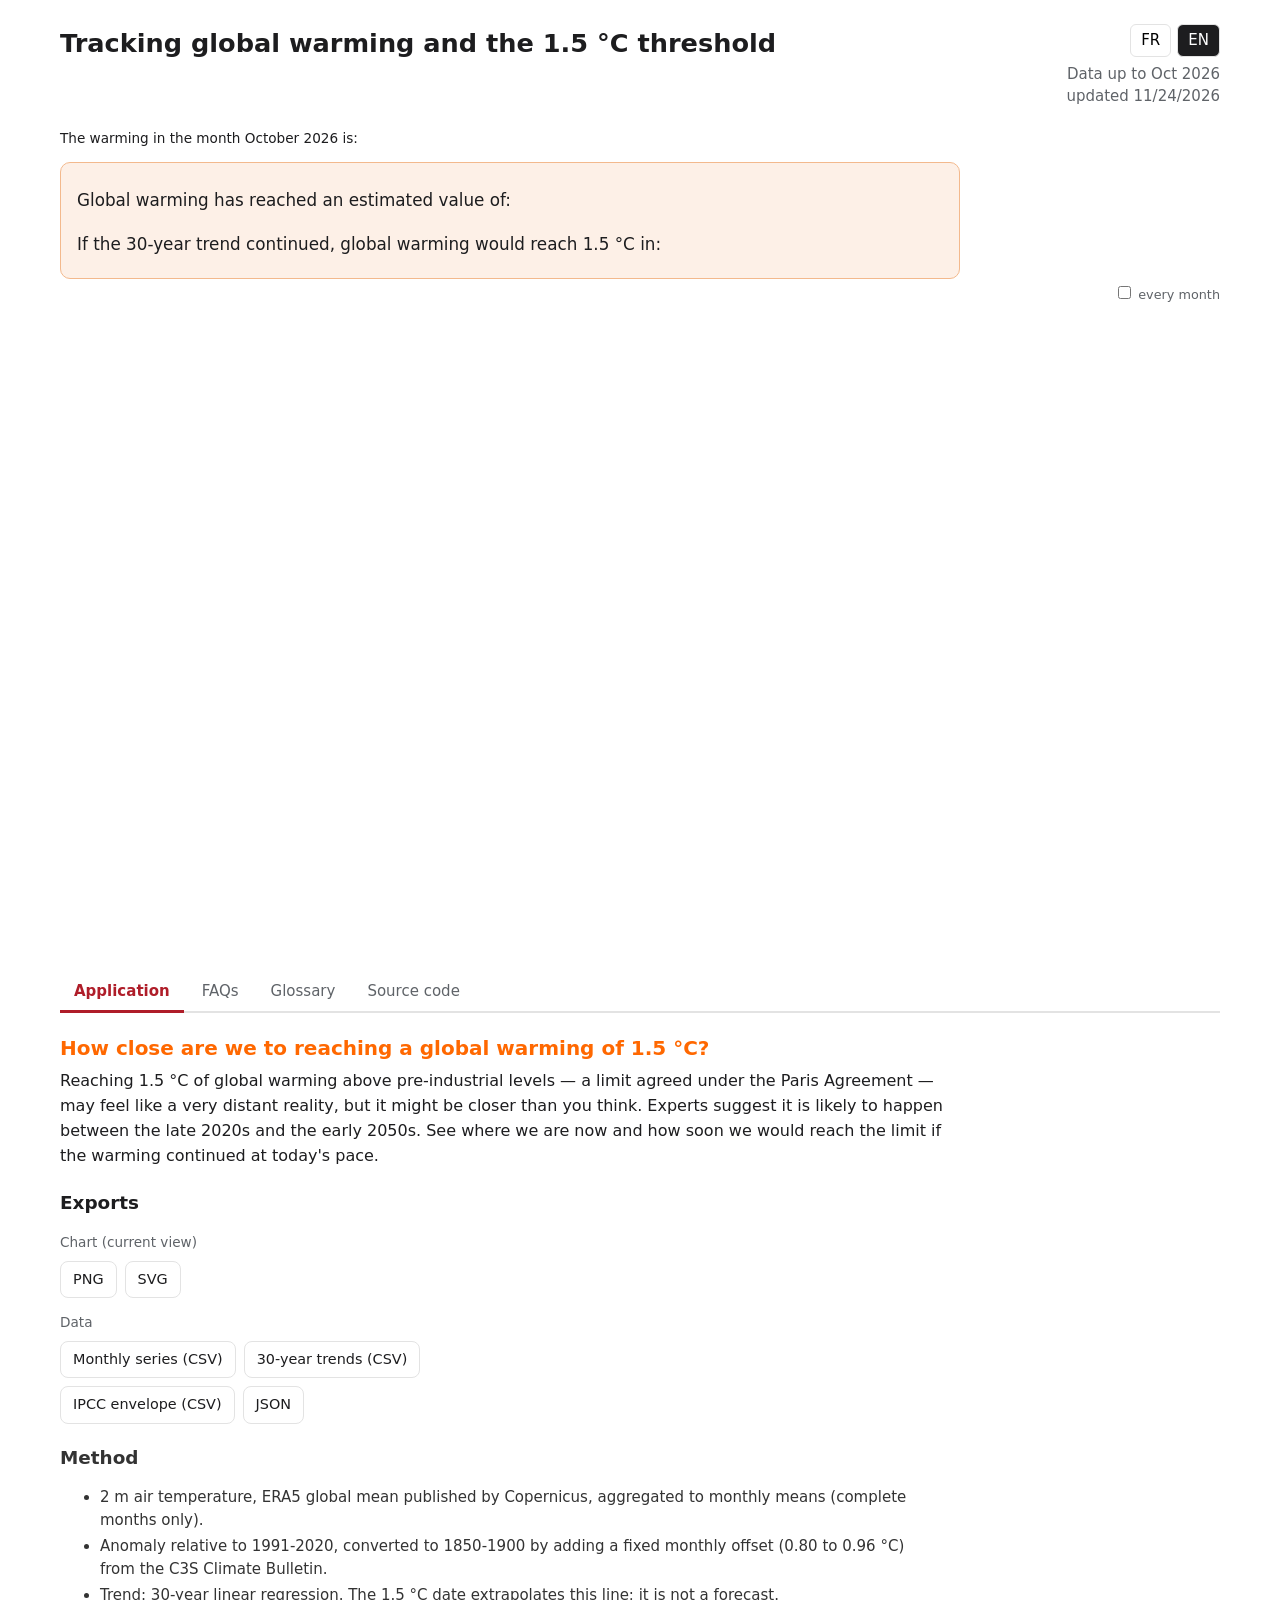
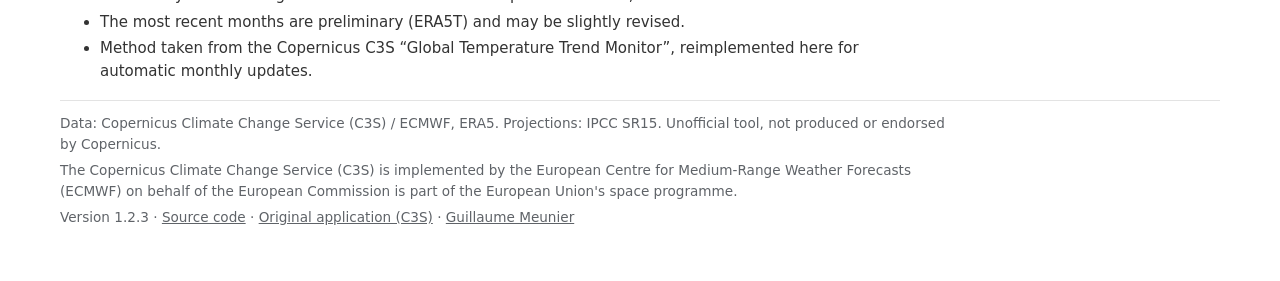
==== commit fe69f75a: "1.2.3 — survol des points au style de l'application officielle Co-authored-by: Alliages <Alliages@us" ====
--- a/index.html
+++ b/index.html
@@ -217,6 +217,8 @@
     trend: "Tendance linéaire 30 ans", crossing: "Atteinte de 1,5 °C",
     targetLabel: "1,5 °C",
     prelim: "provisoire", never: "non atteint",
+    hoverTitle: "Changement de température observé",
+    hoverSub: "Depuis l'époque préindustrielle (1850-1900)",
     methodTitle: "Méthode",
     method: [
       "Température de l'air à 2 m, moyenne mondiale ERA5 publiée par Copernicus, Agrégée en moyennes mensuelles (mois complets uniquement).",
@@ -253,6 +255,8 @@
     trend: "30-year linear trend", crossing: "1.5 °C reached",
     targetLabel: "1.5 °C",
     prelim: "preliminary", never: "not reached",
+    hoverTitle: "Observed temperature change",
+    hoverSub: "Since pre-industrial times (1850-1900)",
     methodTitle: "Method",
     method: [
       "2 m air temperature, ERA5 global mean published by Copernicus, aggregated to monthly means (complete months only).",
@@ -408,7 +412,8 @@
     { x: mon.month.map(toDate), y: mon.anomaly_preindustrial, mode: "lines", name: t("series"),
       line: { color: COLORS.series, width: 1 },
       customdata: mon.month.map((m, i) => [fmtMonth(m), mon.status[i] === "preliminary" ? ` (${t("prelim")})` : ""]),
-      hovertemplate: "%{customdata[0]} : %{y:+.2f} °C%{customdata[1]}<extra></extra>" },
+      hovertemplate: `<b>${t("hoverTitle")}</b><br>${t("hoverSub")}<br>%{customdata[0]} - %{y:+.2f} °C%{customdata[1]}<extra></extra>`,
+      hoverlabel: { bgcolor: COLORS.marker, font: { color: "#1d1d1f" } } },
   ];
 }
 
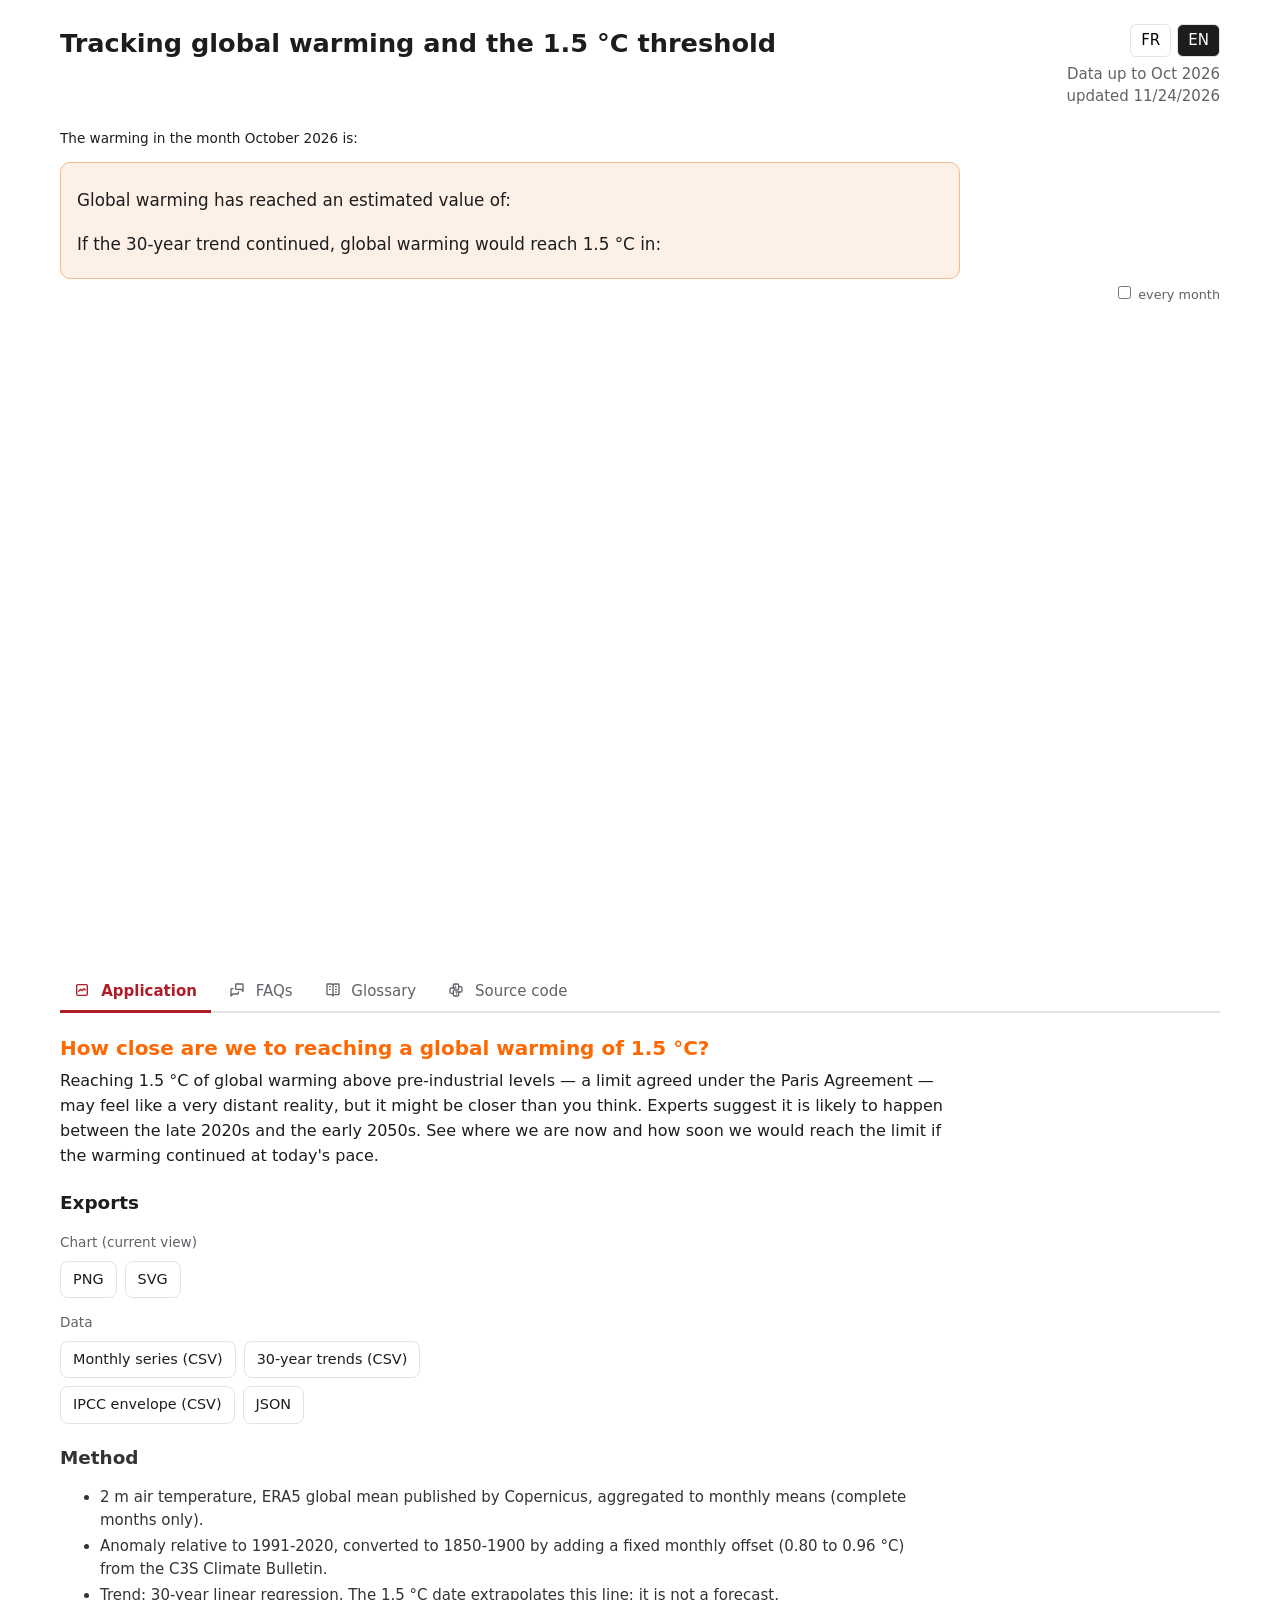
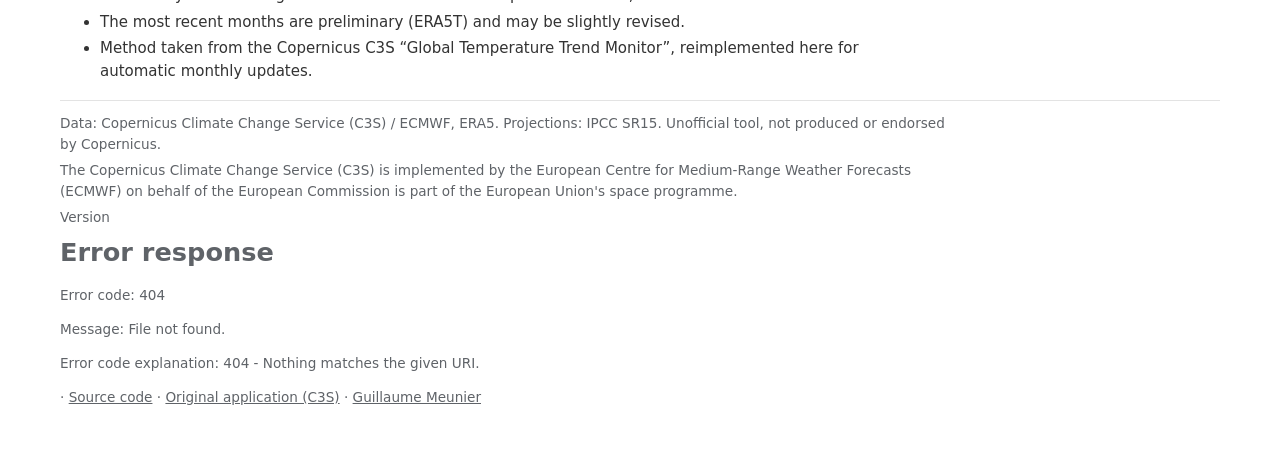
==== commit 13a06170: "1.2.4 — icônes sur les onglets Co-authored-by: Alliages <Alliages@users.noreply.github.com>" ====
--- a/index.html
+++ b/index.html
@@ -42,6 +42,7 @@
                  color: var(--muted); border-radius: 6px 6px 0 0; border-bottom: 3px solid transparent; margin-bottom: -2px; }
   .tabs button[aria-selected="true"] { color: var(--accent); border-bottom-color: var(--accent); font-weight: 600; }
   .tabs button:hover { color: var(--accent); }
+  .tabs button svg { width: 1rem; height: 1rem; vertical-align: -0.15rem; margin-right: 6px; }
   .tabpanel[hidden] { display: none; }
   .intro { max-width: 900px; }
   .intro h2 { color: var(--orange); font-size: 1.25rem; margin: 0 0 6px; }
@@ -115,10 +116,22 @@
   <div id="chart"></div>
 
   <div class="tabs" role="tablist" id="tabs">
-    <button role="tab" data-tab="apropos" aria-selected="true" data-i18n="tabAbout"></button>
-    <button role="tab" data-tab="faq" aria-selected="false" data-i18n="tabFaq"></button>
-    <button role="tab" data-tab="glossaire" aria-selected="false" data-i18n="tabGlossary"></button>
-    <button role="tab" data-tab="source" aria-selected="false" data-i18n="tabSource"></button>
+    <button role="tab" data-tab="apropos" aria-selected="true">
+      <svg viewBox="0 0 24 24" fill="none" stroke="currentColor" stroke-width="2" stroke-linecap="round" stroke-linejoin="round" aria-hidden="true"><path d="M4 18V6a2 2 0 0 1 2-2h12a2 2 0 0 1 2 2v12a2 2 0 0 1-2 2H6a2 2 0 0 1-2-2"/><path d="m7 14 3-3 2 2 3-3 2 2"/></svg>
+      <span data-i18n="tabAbout"></span>
+    </button>
+    <button role="tab" data-tab="faq" aria-selected="false">
+      <svg viewBox="0 0 24 24" fill="none" stroke="currentColor" stroke-width="2" stroke-linecap="round" stroke-linejoin="round" aria-hidden="true"><path d="m21 14-3-3h-7a1 1 0 0 1-1-1V4a1 1 0 0 1 1-1h9a1 1 0 0 1 1 1zM14 15v2a1 1 0 0 1-1 1H6l-3 3V11a1 1 0 0 1 1-1h2"/></svg>
+      <span data-i18n="tabFaq"></span>
+    </button>
+    <button role="tab" data-tab="glossaire" aria-selected="false">
+      <svg viewBox="0 0 24 24" fill="none" stroke="currentColor" stroke-width="2" stroke-linecap="round" stroke-linejoin="round" aria-hidden="true"><path d="M10 19H4a1 1 0 0 1-1-1V4a1 1 0 0 1 1-1h6a2 2 0 0 1 2 2 2 2 0 0 1 2-2h6a1 1 0 0 1 1 1v14a1 1 0 0 1-1 1h-6a2 2 0 0 0-2 2 2 2 0 0 0-2-2M12 5v16M7 7h1M7 11h1M16 7h1M16 11h1M16 15h1"/></svg>
+      <span data-i18n="tabGlossary"></span>
+    </button>
+    <button role="tab" data-tab="source" aria-selected="false">
+      <svg viewBox="0 0 24 24" fill="none" stroke="currentColor" stroke-width="2" stroke-linecap="round" stroke-linejoin="round" aria-hidden="true"><path d="M12 9H5a2 2 0 0 0-2 2v4a2 2 0 0 0 2 2h3M12 15h7a2 2 0 0 0 2-2V9a2 2 0 0 0-2-2h-3"/><path d="M8 9V5a2 2 0 0 1 2-2h4a2 2 0 0 1 2 2v5a2 2 0 0 1-2 2h-4a2 2 0 0 0-2 2v5a2 2 0 0 0 2 2h4a2 2 0 0 0 2-2v-4M11 6v.01M13 18v.01"/></svg>
+      <span data-i18n="tabSource"></span>
+    </button>
   </div>
 
   <div class="tabpanel" id="panel-apropos">
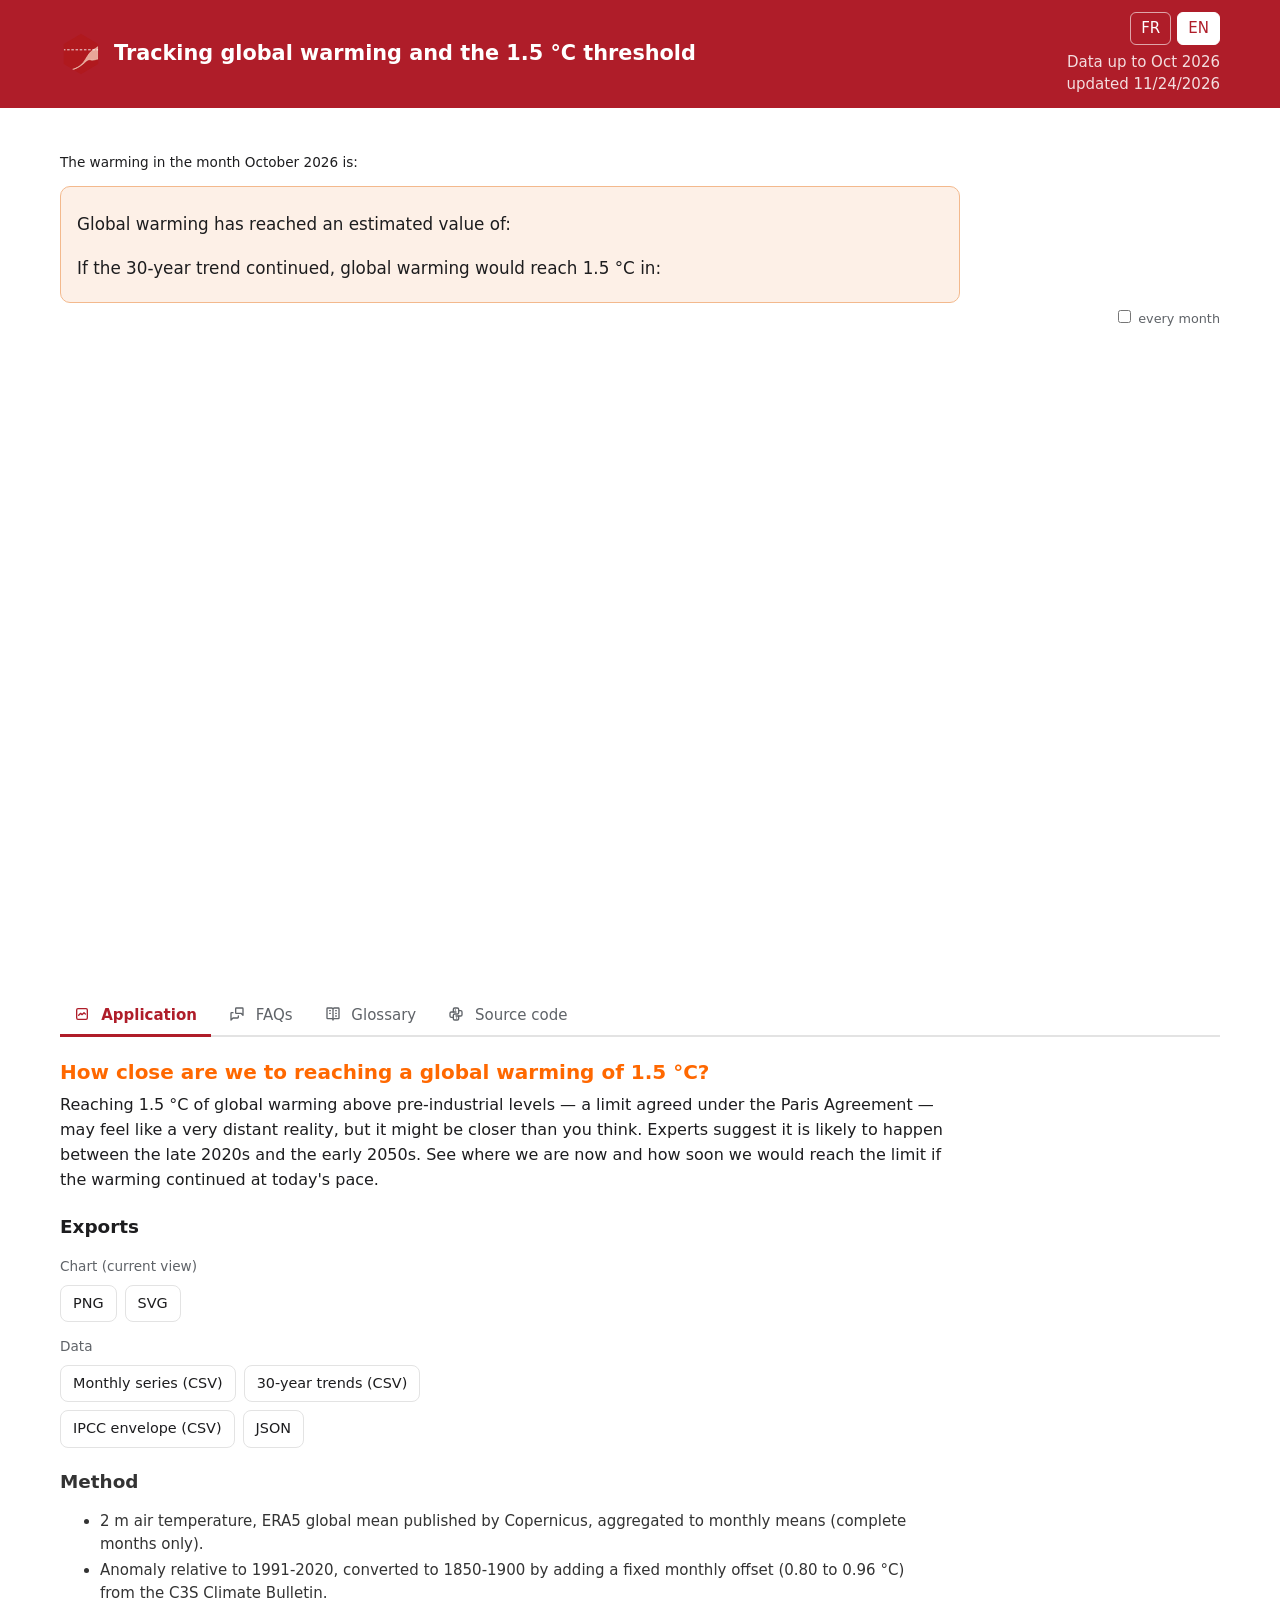
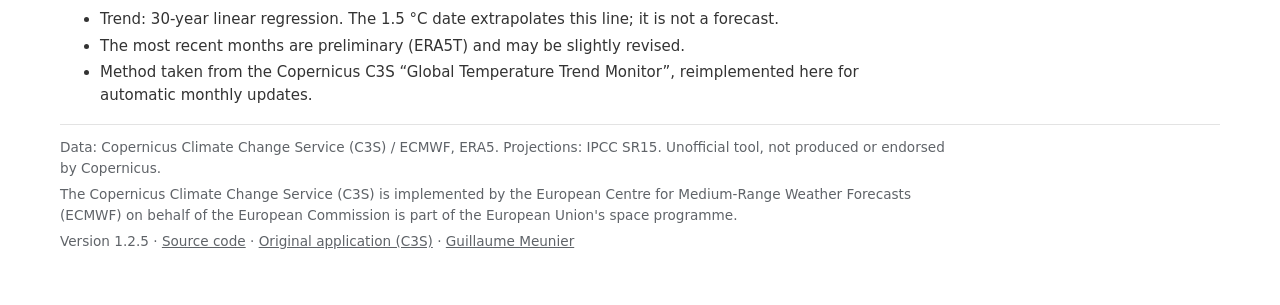
==== commit 611a3d21: "1.2.5 — bandeau d'en-tête rouge avec le logo Co-authored-by: Alliages <Alliages@users.noreply.github" ====
--- a/index.html
+++ b/index.html
@@ -16,14 +16,21 @@
   body { margin: 0; font: 15px/1.5 system-ui, -apple-system, "Segoe UI", Roboto, sans-serif;
          color: var(--fg); background: var(--bg); }
   main { max-width: 1200px; margin: 0 auto; padding: 24px 20px 48px; }
-  header { display: flex; justify-content: space-between; align-items: start; gap: 16px; }
+  .topbar { background: var(--accent); color: #fff; }
+  .topbar-inner { max-width: 1200px; margin: 0 auto; padding: 12px 20px; display: flex; justify-content: space-between; align-items: center; gap: 16px; }
+  .brand { display: flex; align-items: center; gap: 12px; min-width: 0; }
+  .brand img { width: 42px; height: 42px; flex: none; }
   .head-right { text-align: right; display: flex; flex-direction: column; align-items: flex-end; gap: 6px; }
   h1 { font-size: 1.6rem; margin: 0 0 4px; }
+  .topbar h1 { font-size: 1.3rem; margin: 0; color: #fff; }
   .sub { color: var(--muted); margin: 0; }
+  .topbar #updated { color: rgba(255, 255, 255, .85); }
   .lang { display: flex; gap: 6px; }
   .lang button { border: 1px solid var(--line); background: #fff; padding: 4px 10px;
                  cursor: pointer; font: inherit; border-radius: 6px; }
   .lang button[aria-pressed="true"] { background: var(--fg); color: #fff; }
+  .topbar .lang button { background: transparent; color: #fff; border-color: rgba(255, 255, 255, .6); }
+  .topbar .lang button[aria-pressed="true"] { background: #fff; color: var(--accent); border-color: #fff; }
   .synthese { margin: 20px 0 4px; max-width: 900px; }
   .synthese .quand { color: var(--orange); font-size: 1.25rem; margin: 0 0 8px; }
   .synthese p { margin: 7px 0; font-size: 1.05rem; }
@@ -89,16 +96,19 @@
   .prelim { color: var(--muted); font-size: .8rem; font-weight: 400; }
   @media (max-width: 700px) {
     #chart { height: 460px; }
-    header { flex-direction: column; }
+    .topbar-inner { flex-direction: column; align-items: flex-start; }
     .head-right { align-items: flex-start; text-align: left; }
     .synthese strong.v { font-size: 1.3rem; }
   }
 </style>
 </head>
 <body>
-<main>
-  <header>
-    <h1 data-i18n="title"></h1>
+<header class="topbar">
+  <div class="topbar-inner">
+    <div class="brand">
+      <img src="favicon.svg" alt="" width="42" height="42">
+      <h1 data-i18n="title"></h1>
+    </div>
     <div class="head-right">
       <div class="lang">
         <button data-lang="fr" aria-pressed="true">FR</button>
@@ -106,8 +116,9 @@
       </div>
       <p class="sub" id="updated"></p>
     </div>
-  </header>
-
+  </div>
+</header>
+<main>
   <section class="synthese" id="synthese"></section>
 
   <div class="opts">
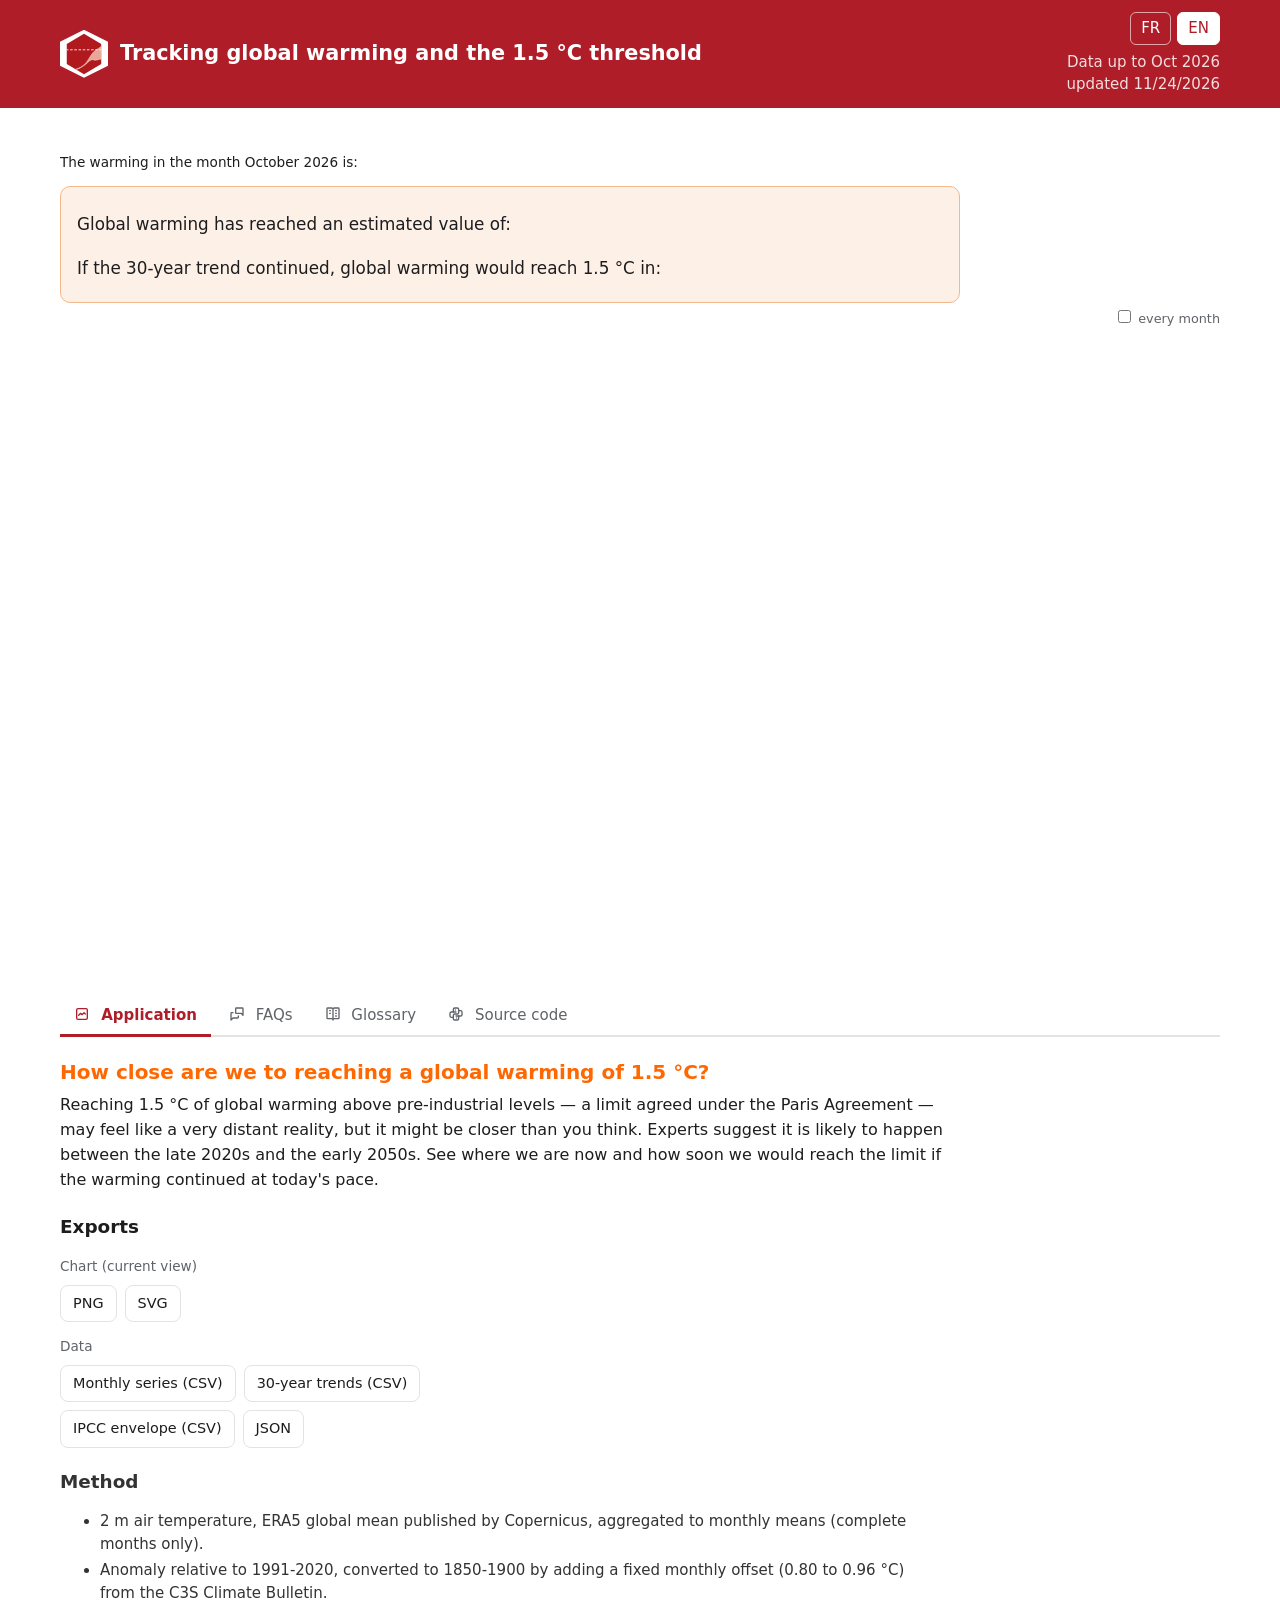
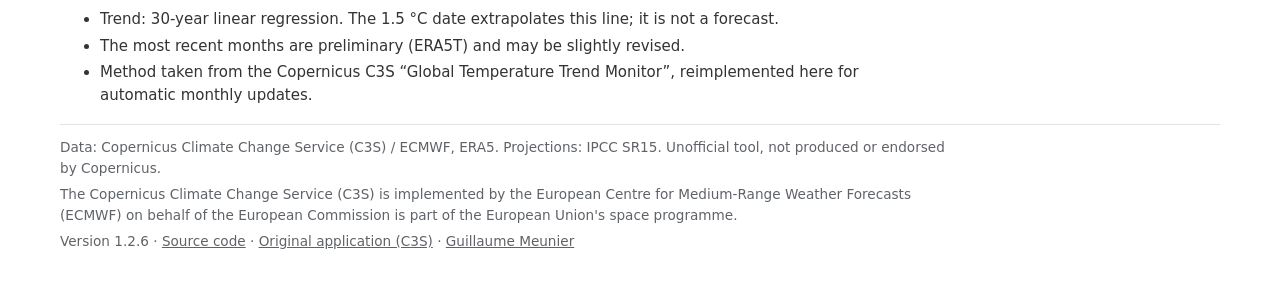
==== commit 29c307fc: "1.2.6 — contour blanc autour du logo Co-authored-by: Alliages <Alliages@users.noreply.github.com>" ====
--- a/index.html
+++ b/index.html
@@ -20,6 +20,9 @@
   .topbar-inner { max-width: 1200px; margin: 0 auto; padding: 12px 20px; display: flex; justify-content: space-between; align-items: center; gap: 16px; }
   .brand { display: flex; align-items: center; gap: 12px; min-width: 0; }
   .brand img { width: 42px; height: 42px; flex: none; }
+  .brand .logo { width: 48px; height: 48px; flex: none; background: #fff;
+                 clip-path: polygon(50% 0, 100% 25%, 100% 75%, 50% 100%, 0 75%, 0 25%);
+                 display: grid; place-items: center; }
   .head-right { text-align: right; display: flex; flex-direction: column; align-items: flex-end; gap: 6px; }
   h1 { font-size: 1.6rem; margin: 0 0 4px; }
   .topbar h1 { font-size: 1.3rem; margin: 0; color: #fff; }
@@ -106,7 +109,7 @@
 <header class="topbar">
   <div class="topbar-inner">
     <div class="brand">
-      <img src="favicon.svg" alt="" width="42" height="42">
+      <span class="logo"><img src="favicon.svg" alt="" width="42" height="42"></span>
       <h1 data-i18n="title"></h1>
     </div>
     <div class="head-right">
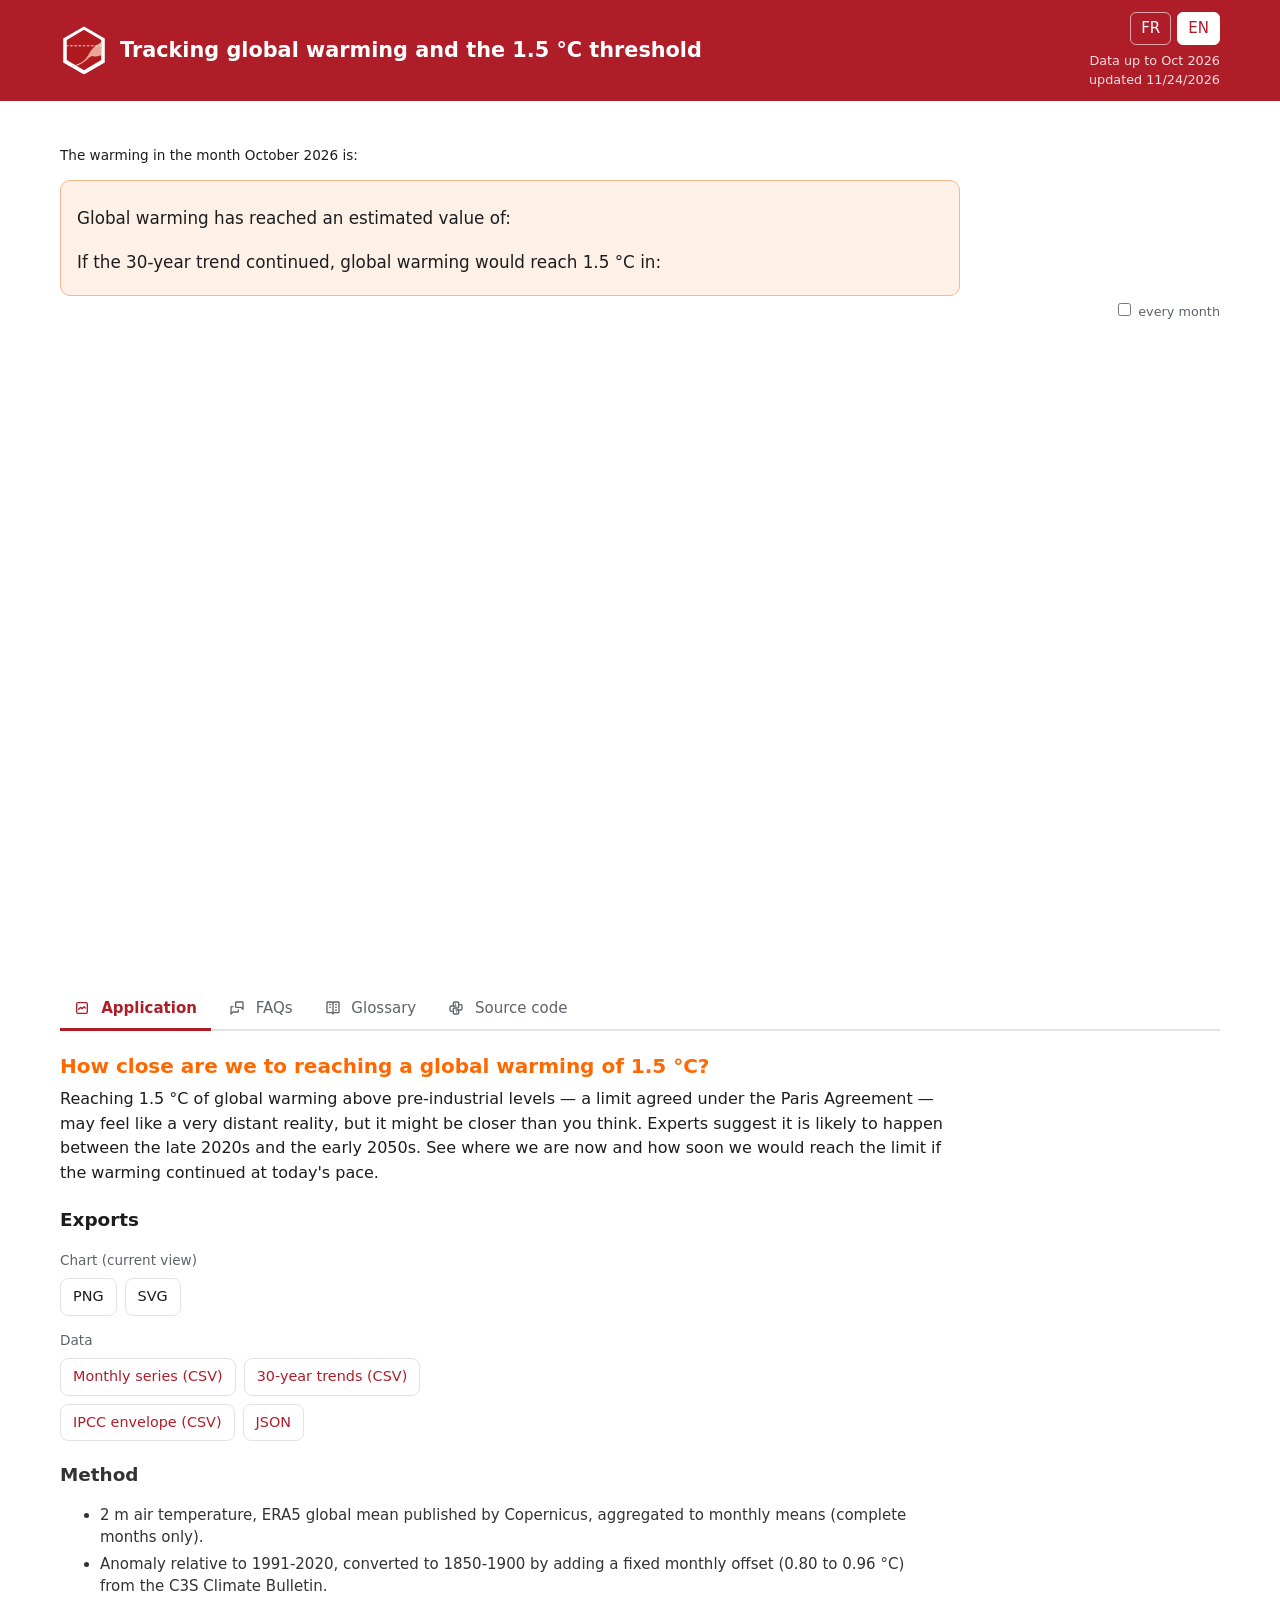
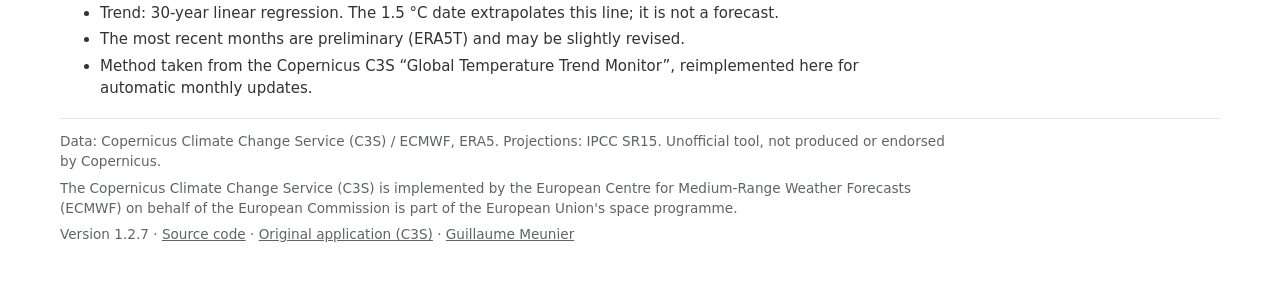
==== commit c5874744: "1.2.7 — logo hexagonal corrigé, date réduite, liens en rouge Co-authored-by: Alliages <Alliages@user" ====
--- a/index.html
+++ b/index.html
@@ -21,13 +21,13 @@
   .brand { display: flex; align-items: center; gap: 12px; min-width: 0; }
   .brand img { width: 42px; height: 42px; flex: none; }
   .brand .logo { width: 48px; height: 48px; flex: none; background: #fff;
-                 clip-path: polygon(50% 0, 100% 25%, 100% 75%, 50% 100%, 0 75%, 0 25%);
+                 clip-path: polygon(50% 0%, 93.3% 25%, 93.3% 75%, 50% 100%, 6.7% 75%, 6.7% 25%);
                  display: grid; place-items: center; }
   .head-right { text-align: right; display: flex; flex-direction: column; align-items: flex-end; gap: 6px; }
   h1 { font-size: 1.6rem; margin: 0 0 4px; }
   .topbar h1 { font-size: 1.3rem; margin: 0; color: #fff; }
   .sub { color: var(--muted); margin: 0; }
-  .topbar #updated { color: rgba(255, 255, 255, .85); }
+  .topbar #updated { color: rgba(255, 255, 255, .85); font-size: .8rem; }
   .lang { display: flex; gap: 6px; }
   .lang button { border: 1px solid var(--line); background: #fff; padding: 4px 10px;
                  cursor: pointer; font: inherit; border-radius: 6px; }
@@ -95,6 +95,7 @@
            padding-top: 12px; }
   footer .credit { margin: 0 0 6px; max-width: 900px; }
   footer .mention { display: block; }
+  .tabpanel a { color: var(--accent); }
   footer a { color: inherit; }
   .prelim { color: var(--muted); font-size: .8rem; font-weight: 400; }
   @media (max-width: 700px) {
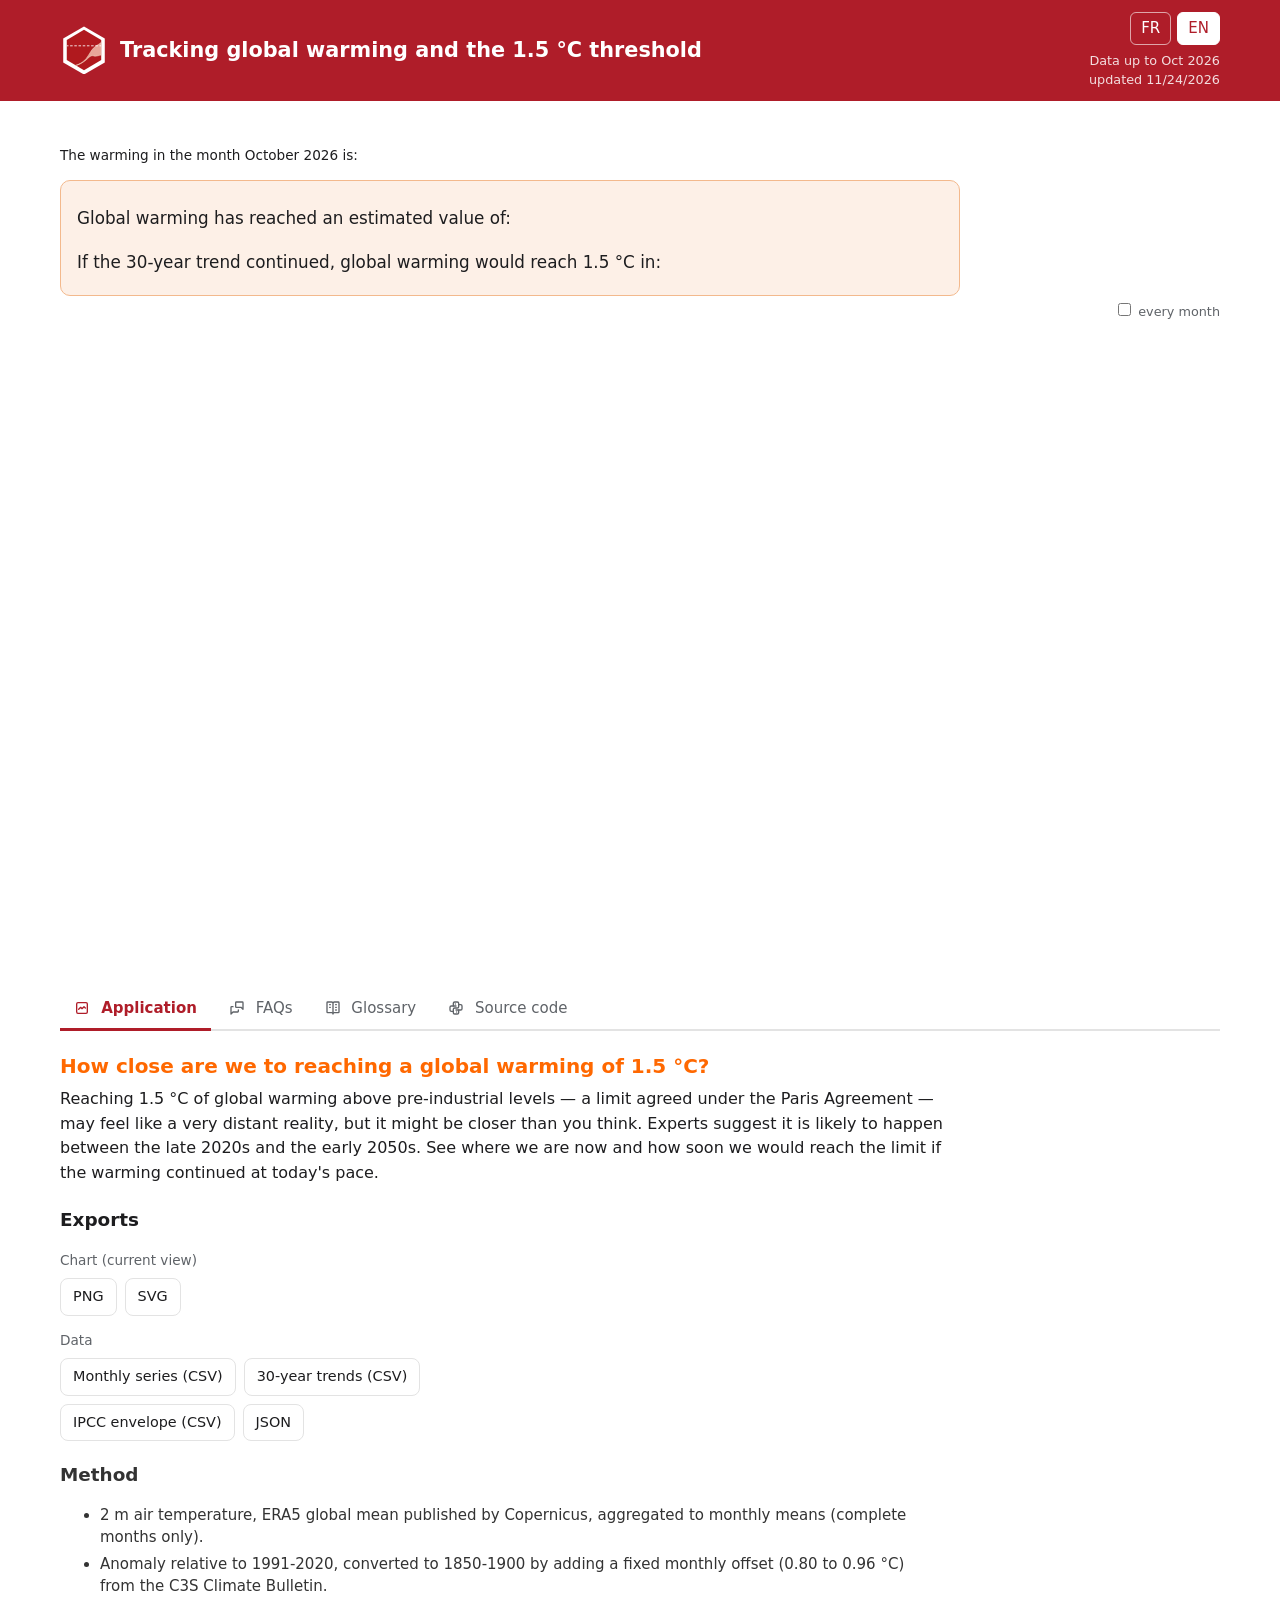
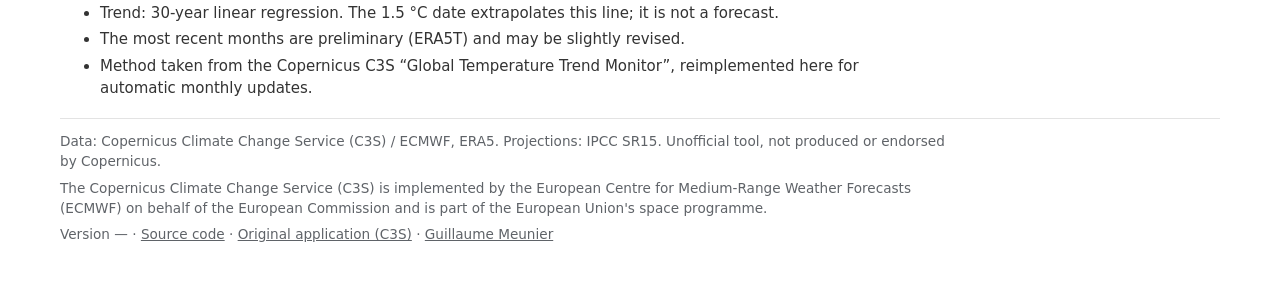
==== commit 6cc75749: "1.3.0 — audit appliqué : planning du 5, CSP, app.js/style.css, validation, Pillow 13, animations FR/" ====
--- a/index.html
+++ b/index.html
@@ -3,108 +3,13 @@
 <head>
 <meta charset="utf-8">
 <meta name="viewport" content="width=device-width, initial-scale=1">
+<!-- 'unsafe-inline' pour les styles seulement : Plotly injecte ses propres styles -->
+<meta http-equiv="Content-Security-Policy" content="default-src 'self'; script-src 'self'; style-src 'self' 'unsafe-inline'; img-src 'self' data: blob:; connect-src 'self'; object-src 'none'; base-uri 'none'; form-action 'none'">
 <title>Suivi du réchauffement mondial · seuil de 1,5 °C</title>
 <meta name="description" content="Suivi mensuel du réchauffement mondial (ERA5, Copernicus) et estimation de la date d'atteinte de +1,5 °C par extrapolation de la tendance sur 30 ans.">
 <link rel="icon" type="image/svg+xml" href="favicon.svg">
+<link rel="stylesheet" href="style.css">
 <script src="vendor/plotly-basic.min.js"></script>
-<style>
-  :root {
-    --fg: #1d1d1f; --muted: #5f6368; --line: #e3e3e3; --bg: #fff; --card: #f7f6f4;
-    --accent: #af1d29; --orange: #ff6800;
-  }
-  * { box-sizing: border-box; }
-  body { margin: 0; font: 15px/1.5 system-ui, -apple-system, "Segoe UI", Roboto, sans-serif;
-         color: var(--fg); background: var(--bg); }
-  main { max-width: 1200px; margin: 0 auto; padding: 24px 20px 48px; }
-  .topbar { background: var(--accent); color: #fff; }
-  .topbar-inner { max-width: 1200px; margin: 0 auto; padding: 12px 20px; display: flex; justify-content: space-between; align-items: center; gap: 16px; }
-  .brand { display: flex; align-items: center; gap: 12px; min-width: 0; }
-  .brand img { width: 42px; height: 42px; flex: none; }
-  .brand .logo { width: 48px; height: 48px; flex: none; background: #fff;
-                 clip-path: polygon(50% 0%, 93.3% 25%, 93.3% 75%, 50% 100%, 6.7% 75%, 6.7% 25%);
-                 display: grid; place-items: center; }
-  .head-right { text-align: right; display: flex; flex-direction: column; align-items: flex-end; gap: 6px; }
-  h1 { font-size: 1.6rem; margin: 0 0 4px; }
-  .topbar h1 { font-size: 1.3rem; margin: 0; color: #fff; }
-  .sub { color: var(--muted); margin: 0; }
-  .topbar #updated { color: rgba(255, 255, 255, .85); font-size: .8rem; }
-  .lang { display: flex; gap: 6px; }
-  .lang button { border: 1px solid var(--line); background: #fff; padding: 4px 10px;
-                 cursor: pointer; font: inherit; border-radius: 6px; }
-  .lang button[aria-pressed="true"] { background: var(--fg); color: #fff; }
-  .topbar .lang button { background: transparent; color: #fff; border-color: rgba(255, 255, 255, .6); }
-  .topbar .lang button[aria-pressed="true"] { background: #fff; color: var(--accent); border-color: #fff; }
-  .synthese { margin: 20px 0 4px; max-width: 900px; }
-  .synthese .quand { color: var(--orange); font-size: 1.25rem; margin: 0 0 8px; }
-  .synthese p { margin: 7px 0; font-size: 1.05rem; }
-  .synthese p.p1 { font-size: .85rem; margin: 4px 0 12px; }
-  .synthese p.p1 strong.v { font-size: inherit; margin-left: 4px; }
-  .encart { border: 1px solid #f3b98d; border-radius: 10px; background: #fdf0e7;
-            padding: 10px 16px 8px; }
-  .synthese strong.v { font-size: 1.55rem; font-weight: 700; margin-left: 6px; vertical-align: -0.15rem; }
-  .v-orange { color: var(--orange); }
-  .v-red { color: var(--accent); }
-  .opts { display: flex; align-items: center; justify-content: flex-end; gap: 8px; margin: 0 0 2px;
-          color: var(--muted); font-size: .8rem; }
-  .opts input[type=checkbox] { accent-color: var(--accent); }
-  .tabs { display: flex; gap: 4px; border-bottom: 2px solid var(--line); margin: 26px 0 20px; }
-  .tabs button { border: none; background: none; padding: 8px 14px; font: inherit; cursor: pointer;
-                 color: var(--muted); border-radius: 6px 6px 0 0; border-bottom: 3px solid transparent; margin-bottom: -2px; }
-  .tabs button[aria-selected="true"] { color: var(--accent); border-bottom-color: var(--accent); font-weight: 600; }
-  .tabs button:hover { color: var(--accent); }
-  .tabs button svg { width: 1rem; height: 1rem; vertical-align: -0.15rem; margin-right: 6px; }
-  .tabpanel[hidden] { display: none; }
-  .intro { max-width: 900px; }
-  .intro h2 { color: var(--orange); font-size: 1.25rem; margin: 0 0 6px; }
-  .intro p { margin: 0 0 18px; font-size: 1rem; line-height: 1.55; }
-  .glossary { display: flex; gap: 24px; flex-wrap: wrap; }
-  .glossary nav { width: 260px; }
-  .glossary nav button { display: block; width: 100%; text-align: left; border: none; background: none;
-                 padding: 6px 8px; font: inherit; cursor: pointer; border-radius: 6px; color: var(--fg); }
-  .glossary nav button[aria-current="true"] { background: #fdf0e7; color: var(--orange); font-weight: 600; }
-  .glossary .def { flex: 1; min-width: 280px; }
-  .faq { list-style: none; padding: 0; max-width: 900px; }
-  .faq li { margin-bottom: 16px; }
-  .faq h3 { font-size: 1rem; margin: 0 0 4px; cursor: pointer; }
-  .faq h3::before { content: "\25BE  "; color: var(--accent); }
-  .faq p { margin: 0; line-height: 1.5; }
-  .faq li.closed > div { display: none; }
-  .faq li.closed h3::before { content: "\25B6  "; }
-  .faq li > div { line-height: 1.5; }
-  .faq li > div p, .faq li > div ul { margin: 0 0 8px; }
-  .faq li > div ul { padding-left: 20px; }
-  .faq table { border-collapse: collapse; margin: 10px 0 4px; font-size: .9rem; }
-  .faq th, .faq td { border: 1px solid var(--line); padding: 4px 8px; text-align: center; }
-  .faq th { background: #fdf0e7; }
-  .faq caption { caption-side: bottom; color: var(--muted); font-size: .85rem; margin-top: 6px; }
-  .tabpanel li { margin-bottom: 6px; }  #chart { width: 100%; height: 640px; }
-  .intro { max-width: 900px; }
-  .intro h2 { color: var(--orange); font-size: 1.25rem; margin: 0 0 6px; }
-  .intro p { margin: 0; font-size: 1rem; line-height: 1.55; }
-  section { margin-top: 20px; }
-  h2 { font-size: 1.15rem; margin: 0 0 10px; }
-  .exports { display: flex; flex-wrap: wrap; gap: 8px; max-width: 440px; }
-  .exports button, .exports a { border: 1px solid var(--line); background: #fff; color: var(--fg);
-         padding: 7px 12px; border-radius: 8px; cursor: pointer; font: inherit;
-         text-decoration: none; font-size: .9rem; }
-  .exports button:hover, .exports a:hover { border-color: var(--fg); }
-  .exports .group { color: var(--muted); font-size: .85rem; width: 100%; margin-top: 6px; }
-  .method { color: #333; max-width: 850px; }
-  .method li { margin-bottom: 4px; }
-  footer { margin-top: 18px; color: var(--muted); font-size: .85rem; border-top: 1px solid var(--line);
-           padding-top: 12px; }
-  footer .credit { margin: 0 0 6px; max-width: 900px; }
-  footer .mention { display: block; }
-  .tabpanel a { color: var(--accent); }
-  footer a { color: inherit; }
-  .prelim { color: var(--muted); font-size: .8rem; font-weight: 400; }
-  @media (max-width: 700px) {
-    #chart { height: 460px; }
-    .topbar-inner { flex-direction: column; align-items: flex-start; }
-    .head-right { align-items: flex-start; text-align: left; }
-    .synthese strong.v { font-size: 1.3rem; }
-  }
-</style>
 </head>
 <body>
 <header class="topbar">
@@ -158,17 +63,17 @@
     <section>
       <h2 data-i18n="exportsTitle"></h2>
       <div class="exports" id="exports">
-      <span class="group" data-i18n="exportsChart"></span>
-      <button data-export="png">PNG</button>
-      <button data-export="svg">SVG</button>
-      <span class="group" data-i18n="exportsData"></span>
-      <a href="data/era5_global_monthly.csv" download data-i18n="csvMonthly"></a>
-      <a href="data/trends.csv" download data-i18n="csvTrends"></a>
-      <a href="data/ipcc_sr15.csv" download data-i18n="csvIpcc"></a>
-      <a href="data/series.json" download>JSON</a>
-      <span class="group" data-i18n="exportsAnim" id="anim-group" hidden></span>
-    </div>
-  </section>
+        <span class="group" data-i18n="exportsChart"></span>
+        <button data-export="png">PNG</button>
+        <button data-export="svg">SVG</button>
+        <span class="group" data-i18n="exportsData"></span>
+        <a href="data/era5_global_monthly.csv" download data-i18n="csvMonthly"></a>
+        <a href="data/trends.csv" download data-i18n="csvTrends"></a>
+        <a href="data/ipcc_sr15.csv" download data-i18n="csvIpcc"></a>
+        <a href="data/series.json" download>JSON</a>
+        <span class="group" data-i18n="exportsAnim" id="anim-group" hidden></span>
+      </div>
+    </section>
 
     <section class="method">
       <h2 data-i18n="methodTitle"></h2>
@@ -194,489 +99,6 @@
   <footer id="footer"></footer>
 </main>
 
-<script>
-/* ======================================================================
-   Paramètres
-   ====================================================================== */
-const DATA_URL = "data/series.json";
-const MANIFEST_URL = "exports/manifest.json";
-const CONTENT_URL = "data/content.json";
-const EXPORT_SIZE = { width: 1280, height: 720 };
-const C3S_RED = "#af1d29";
-const ORANGE = "#ff6800";
-const ORANGE_TRANSPARENT = "rgba(255, 104, 0, 0.30)";
-const PEACH = "rgb(244, 174, 142)";
-const PEACH_TRANSPARENT = "rgba(244, 174, 142, 0.2)";
-let COLORS = {
-  ipcc: PEACH_TRANSPARENT, ipccLine: PEACH, likely: "#d84a63",
-  series: ORANGE_TRANSPARENT, marker: ORANGE, window: ORANGE,
-  trend: C3S_RED, target: C3S_RED, grid: "#CCCCCC", zeroline: "#444444",
-};
-const MONTHS = {
-  fr: ["janv.", "févr.", "mars", "avr.", "mai", "juin", "juil.", "août", "sept.", "oct.", "nov.", "déc."],
-  en: ["Jan", "Feb", "Mar", "Apr", "May", "Jun", "Jul", "Aug", "Sep", "Oct", "Nov", "Dec"],
-};
-const MONTHS_FULL = {
-  fr: ["janvier", "février", "mars", "avril", "mai", "juin", "juillet", "août", "septembre", "octobre", "novembre", "décembre"],
-  en: ["January", "February", "March", "April", "May", "June", "July", "August", "September", "October", "November", "December"],
-};
-const I18N = {
-  fr: {
-    title: "Suivi du réchauffement mondial et du seuil de 1,5 °C",
-    updated: "Données jusqu'à {m}", updatedDate: "mise à jour le {d}",
-    allMonths: "tous les mois",
-    syntheseTitle: "En {m}…",
-    tabAbout: "Application", tabFaq: "FAQ", tabGlossary: "Glossaire", tabSource: "Code source",
-    introTitle: "À quel point sommes-nous proches d'un réchauffement mondial de 1,5 °C ?",
-    introText: "Atteindre 1,5 °C de réchauffement mondial par rapport aux niveaux préindustriels — la limite fixée par l'accord de Paris — peut sembler une réalité très lointaine, mais elle est peut-être plus proche qu'on ne le croit. Les experts estiment qu'il est probable qu'elle soit atteinte entre la fin des années 2020 et le début des années 2050. Voyez où nous en sommes aujourd'hui et quand nous atteindrions cette limite si le réchauffement se poursuivait au rythme d'aujourd'hui.",
-    synthese1: "Le réchauffement du mois {m1} est de :",
-    synthese2: "Le réchauffement mondial a atteint une valeur estimée à :",
-    synthese3: "Si la tendance sur 30 ans se poursuivait, le réchauffement mondial atteindrait {target} en :",
-    crossingHover: "Si la tendance de {years} ans menant à <b>{from}</b> se poursuit, la limite de {target} serait atteinte d'ici <b>{to}</b>.",
-    exportsTitle: "Exports", exportsChart: "Graphique (vue actuelle)", exportsData: "Données",
-    exportsAnim: "Animations et images (générées chaque mois)",
-    csvMonthly: "Série mensuelle (CSV)", csvTrends: "Tendances 30 ans (CSV)", csvIpcc: "Enveloppe GIEC (CSV)",
-    gifCourbe: "GIF · courbe", gifExtra: "GIF · extrapolation",
-    zipCourbe: "Images · courbe (ZIP)", zipExtra: "Images · extrapolation (ZIP)",
-    staticPng: "Graphique PNG", staticSvg: "Graphique SVG",
-    yTitle: "Anomalie vs 1850-1900 (°C)",
-    ipcc: "Projections GIEC (SR15)", likely: "Fourchette GIEC 1,5 °C (2030-2052)",
-    series: "Anomalie mensuelle ERA5", window: "Anomalie observée (fenêtre de 30 ans)",
-    trend: "Tendance linéaire 30 ans", crossing: "Atteinte de 1,5 °C",
-    targetLabel: "1,5 °C",
-    prelim: "provisoire", never: "non atteint",
-    hoverTitle: "Changement de température observé",
-    hoverSub: "Depuis l'époque préindustrielle (1850-1900)",
-    methodTitle: "Méthode",
-    method: [
-      "Température de l'air à 2 m, moyenne mondiale ERA5 publiée par Copernicus, Agrégée en moyennes mensuelles (mois complets uniquement).",
-      "Anomalie par rapport à 1991-2020, convertie en anomalie par rapport à 1850-1900 en ajoutant un écart mensuel fixe (0,80 à 0,96 °C) issu du bulletin climatique C3S.",
-      "Tendance : régression linéaire sur 30 ans. La date d'atteinte de 1,5 °C est l'extrapolation de cette droite ; ce n'est pas une prévision.",
-      "Les derniers mois sont provisoires (ERA5T) et peuvent être légèrement révisés.",
-      "Méthode reprise du « Global Temperature Trend Monitor » de Copernicus C3S, réimplémentée ici pour une mise à jour automatique mensuelle.",
-    ],
-    footer: "Données : Copernicus Climate Change Service (C3S) / ECMWF, ERA5. Projections : GIEC SR15. Outil non officiel, ni produit ni approuvé par Copernicus.",
-    c3sMention: "The Copernicus Climate Change Service (C3S) is implemented by the European Centre for Medium-Range Weather Forecasts (ECMWF) on behalf of the European Commission is part of the European Union's space programme.",
-    footerLinks: 'Version {v} · <a href="https://github.com/Alliages/suivi-rechauffement-global">Code source</a> · <a href="https://apps.climate.copernicus.eu/global-temperature-trend-monitor/">Application originale (C3S)</a> · <a href="https://guillaume-meunier.fr/">Guillaume Meunier</a>',
-  },
-  en: {
-    title: "Tracking global warming and the 1.5 °C threshold",
-    updated: "Data up to {m}", updatedDate: "updated {d}",
-    allMonths: "every month",
-    syntheseTitle: "In {m}…",
-    tabAbout: "Application", tabFaq: "FAQs", tabGlossary: "Glossary", tabSource: "Source code",
-    introTitle: "How close are we to reaching a global warming of 1.5 °C?",
-    introText: "Reaching 1.5 °C of global warming above pre-industrial levels — a limit agreed under the Paris Agreement — may feel like a very distant reality, but it might be closer than you think. Experts suggest it is likely to happen between the late 2020s and the early 2050s. See where we are now and how soon we would reach the limit if the warming continued at today's pace.",
-    synthese1: "The warming in the month {m1} is:",
-    synthese2: "Global warming has reached an estimated value of:",
-    synthese3: "If the 30-year trend continued, global warming would reach {target} in:",
-    crossingHover: "If the {years}-year warming trend leading up to <b>{from}</b> continued, the {target} limit would be reached by <b>{to}</b>.",
-    exportsTitle: "Exports", exportsChart: "Chart (current view)", exportsData: "Data",
-    exportsAnim: "Animations and images (generated monthly)",
-    csvMonthly: "Monthly series (CSV)", csvTrends: "30-year trends (CSV)", csvIpcc: "IPCC envelope (CSV)",
-    gifCourbe: "GIF · curve", gifExtra: "GIF · extrapolation",
-    zipCourbe: "Images · curve (ZIP)", zipExtra: "Images · extrapolation (ZIP)",
-    staticPng: "Chart PNG", staticSvg: "Chart SVG",
-    yTitle: "Anomaly vs 1850-1900 (°C)",
-    ipcc: "IPCC projections (SR15)", likely: "IPCC 1.5 °C likely range (2030-2052)",
-    series: "ERA5 monthly anomaly", window: "Observed anomaly (30-year window)",
-    trend: "30-year linear trend", crossing: "1.5 °C reached",
-    targetLabel: "1.5 °C",
-    prelim: "preliminary", never: "not reached",
-    hoverTitle: "Observed temperature change",
-    hoverSub: "Since pre-industrial times (1850-1900)",
-    methodTitle: "Method",
-    method: [
-      "2 m air temperature, ERA5 global mean published by Copernicus, aggregated to monthly means (complete months only).",
-      "Anomaly relative to 1991-2020, converted to 1850-1900 by adding a fixed monthly offset (0.80 to 0.96 °C) from the C3S Climate Bulletin.",
-      "Trend: 30-year linear regression. The 1.5 °C date extrapolates this line; it is not a forecast.",
-      "The most recent months are preliminary (ERA5T) and may be slightly revised.",
-      "Method taken from the Copernicus C3S “Global Temperature Trend Monitor”, reimplemented here for automatic monthly updates.",
-    ],
-    footer: "Data: Copernicus Climate Change Service (C3S) / ECMWF, ERA5. Projections: IPCC SR15. Unofficial tool, not produced or endorsed by Copernicus.",
-    c3sMention: "The Copernicus Climate Change Service (C3S) is implemented by the European Centre for Medium-Range Weather Forecasts (ECMWF) on behalf of the European Commission is part of the European Union's space programme.",
-    footerLinks: 'Version {v} · <a href="https://github.com/Alliages/suivi-rechauffement-global">Source code</a> · <a href="https://apps.climate.copernicus.eu/global-temperature-trend-monitor/">Original application (C3S)</a> · <a href="https://guillaume-meunier.fr/">Guillaume Meunier</a>',
-  },
-};
-
-/* ======================================================================
-   État
-   ====================================================================== */
-let DATA = null, MANIFEST = null, APP_VERSION = null, lang = "fr", steps = [], currentStep = 0;
-const $ = (id) => document.getElementById(id);
-const t = (k) => I18N[lang][k];
-
-/* ---------- Formatage ---------- */
-const toDate = (m) => m + "-15";                       // AAAA-MM → 15 du mois
-const fmtMonth = (m) => { const [y, mo] = m.split("-"); return `${MONTHS[lang][+mo - 1]} ${y}`; };
-const fmtNum = (x, signed = false) =>
-  (signed && x >= 0 ? "+" : "") + x.toLocaleString(lang, { minimumFractionDigits: 2, maximumFractionDigits: 2 });
-function addMonths(m, k) {                              // 'AAAA-MM' + k mois (rÉal) → date ISO
-  const [y, mo] = m.split("-").map(Number);
-  const d = new Date(Date.UTC(y, mo - 1, 15));
-  d.setUTCDate(d.getUTCDate() + Math.round(k * 30.4375));
-  return d.toISOString().slice(0, 10);
-}
-const targetLabel = () => t("targetLabel");
-
-/* ======================================================================
-   Graphique
-   ====================================================================== */
-function applyPalette() {
-  const pc = DATA.config && DATA.config.colors;
-  if (!pc) return;
-  const map = {
-    ipcc: pc.peach_transparent, ipccLine: pc.peach, likely: pc.likely,
-    series: pc.orange_transparent, marker: pc.orange, window: pc.orange,
-    trend: pc.accent, target: pc.accent, grid: pc.grid, zeroline: pc.zeroline,
-  };
-  for (const k in map) if (map[k]) COLORS[k] = map[k];
-}
-
-function trendRow(i) {
-  const tr = DATA.trends;
-  return Object.fromEntries(Object.keys(tr).map((k) => [k, tr[k][i]]));
-}
-
-function trendTraces(row) {
-  const mon = DATA.monthly, cfg = DATA.config;
-  const i0 = mon.month.indexOf(row.window_start), i1 = mon.month.indexOf(row.window_end);
-  const m = row.slope_per_decade / 120, c = row.intercept;
-  const kEnd = Math.max(m > 0 ? (cfg.target - c) / m : 0, i1 - i0);
-  const endX = row.crossing_1_5 && i1 - i0 < kEnd ? toDate(row.crossing_1_5) : addMonths(row.window_start, kEnd);
-  const endY = row.crossing_1_5 && i1 - i0 < kEnd ? cfg.target : c + m * kEnd;
-  return {
-    window: { x: mon.month.slice(i0, i1 + 1).map(toDate), y: mon.anomaly_preindustrial.slice(i0, i1 + 1) },
-    trend: { x: [toDate(row.window_start), endX], y: [c, endY] },
-    cross: row.crossing_1_5 ? { x: [toDate(row.crossing_1_5)], y: [cfg.target] } : { x: [], y: [] },
-    current_y: row.warming_at_end,
-  };
-}
-
-function yTicks([y0, y1]) {
-  const step = (DATA.config && DATA.config.grid_step) || 0.5;
-  const vals = [];
-  for (let v = Math.ceil(y0 / step) * step; v <= y1 + 1e-9; v += step) vals.push(+v.toFixed(1));
-  return {
-    tickmode: "array", tickvals: vals,
-    ticktext: vals.map((v, i) => i === vals.length - 1 ? `${v.toFixed(1)} °C` : v.toFixed(1)),
-  };
-}
-
-function stepLabel(i) {
-  const row = trendRow(steps[i]);
-  return /^\d{4}$/.test(row.step_label) ? row.step_label : fmtMonth(row.window_end);
-}
-
-function stepAnnotations(row, tt) {
-  const cfg = DATA.config;
-  const cal = (m) => `<b>${fmtMonth(m)}</b>`;
-  return [
-    {
-      text: ` <b>${targetLabel()}</b> `, xref: "paper", x: 1, xshift: 8,
-      y: cfg.target, xanchor: "left", yanchor: "middle",
-      showarrow: true, arrowhead: 2, arrowsize: 1, arrowwidth: 1.5, arrowcolor: COLORS.trend,
-      ax: 0, axref: "pixel", ay: -34, ayref: "pixel",
-      font: { color: COLORS.trend, size: 15 },
-    },
-    {
-      text: ` <b>${fmtNum(tt.current_y)} °C</b> `, xref: "paper", x: 1, xshift: 6,
-      y: tt.current_y, xanchor: "left", yanchor: "middle",
-      showarrow: false, font: { color: COLORS.marker, size: 15 },
-    },
-    {
-      text: cal(row.window_start), x: toDate(row.window_start), y: -0.02,
-      xanchor: "center", yanchor: "top", showarrow: false,
-      font: { color: COLORS.marker, size: 14 }, bgcolor: "white",
-      bordercolor: COLORS.marker, borderwidth: 2, borderpad: 2,
-    },
-    row.crossing_1_5 ? {
-      text: cal(row.crossing_1_5), x: toDate(row.crossing_1_5), y: -0.02,
-      xanchor: "center", yanchor: "top", showarrow: false,
-      font: { color: COLORS.trend, size: 14 }, bgcolor: "white",
-      bordercolor: COLORS.trend, borderwidth: 2, borderpad: 2,
-    } : { text: "", showarrow: false },
-  ];
-}
-
-const X_VIEW_FALLBACK = ["1950-01-01", "2055-01-01"];
-
-function layout() {
-  const cfg = DATA.config;
-  const axis = { ticks: "outside", tickwidth: 1.5, tickfont: { size: 12 }, showgrid: false,
-                 showline: false, zeroline: false };
-  return {
-    margin: { l: 70, r: 70, t: 130, b: 80 },
-    font: { family: "system-ui, -apple-system, Segoe UI, Roboto, sans-serif", color: "#1d1d1f", size: 14 },
-    xaxis: { ...axis, type: "date", range: (DATA.config && DATA.config.x_view) || X_VIEW_FALLBACK, dtick: "M120", tickformat: "%Y" },
-    yaxis: { ...axis, range: cfg.y_range, showgrid: true, griddash: "dot", gridcolor: COLORS.grid,
-             gridwidth: 1, zeroline: true, zerolinecolor: COLORS.zeroline, zerolinewidth: 1.5,
-             fixedrange: true, ...yTicks(cfg.y_range) },
-    legend: { x: 0.5, y: -0.10, xanchor: "center", yanchor: "top", orientation: "h", font: { size: 12 } },
-    hovermode: "closest",
-    sliders: [{
-      active: steps.length - 1,
-      x: 0, xanchor: "left", y: 1.24, len: 1,
-      pad: { l: 0, r: 0, t: 0, b: 4 },
-      font: { size: 11 },
-      steps: steps.map((rowIdx, i) => ({ label: stepLabel(i), value: rowIdx, method: "skip", execute: false })),
-    }],
-    plot_bgcolor: "#fff", paper_bgcolor: "#fff",
-  };
-}
-
-function staticTraces() {
-  const mon = DATA.monthly, ipcc = DATA.ipcc, cfg = DATA.config;
-  const yrs = ipcc.year.map((y) => `${y}-01-01`);
-  return [
-    { x: yrs, y: ipcc.min_t, mode: "lines", line: { width: 0 }, hoverinfo: "skip", showlegend: false },
-    { x: yrs, y: ipcc.max_t, mode: "lines", line: { width: 0 }, fill: "tonexty",
-      fillcolor: COLORS.ipcc, name: t("ipcc"), hoverinfo: "skip" },
-    { x: cfg.likely_range, y: [cfg.target, cfg.target], mode: "lines+markers", name: t("likely"),
-      line: { color: COLORS.likely, width: 3 },
-      marker: { symbol: "diamond", size: 7, color: "white",
-                line: { width: 3, color: COLORS.likely } },
-      hoverinfo: "skip", showlegend: true },
-    { x: mon.month.map(toDate), y: mon.anomaly_preindustrial, mode: "lines", name: t("series"),
-      line: { color: COLORS.series, width: 1 },
-      customdata: mon.month.map((m, i) => [fmtMonth(m), mon.status[i] === "preliminary" ? ` (${t("prelim")})` : ""]),
-      hovertemplate: `<b>${t("hoverTitle")}</b><br>${t("hoverSub")}<br>%{customdata[0]} - %{y:+.2f} °C%{customdata[1]}<extra></extra>`,
-      hoverlabel: { bgcolor: COLORS.marker, font: { color: "#1d1d1f" } } },
-  ];
-}
-
-function dynamicTraces(row, tt) {
-  const cfg = DATA.config, xRight = cfg.x_range[1], yEnd = tt.current_y;
-  const hoverCross = t("crossingHover")
-    .replaceAll("{years}", 30)
-    .replaceAll("{from}", fmtMonth(row.window_end))
-    .replaceAll("{target}", targetLabel())
-    .replaceAll("{to}", row.crossing_1_5 ? fmtMonth(row.crossing_1_5) : t("never"));
-  const trendStart = { x: [tt.trend.x[0]], y: [tt.trend.y[0]] };
-  const line = (x, y, color, extra = {}) => ({ x, y, mode: "lines", line: { color, width: 1 },
-    hoverinfo: "skip", showlegend: false, ...extra });
-  return [
-    { ...tt.window, mode: "lines+markers", name: t("window"), showlegend: false,
-      line: { color: COLORS.window, width: 1.2 },
-      marker: { size: 6, color: "white", line: { width: 1, color: COLORS.window } }, hoverinfo: "skip" },
-    line([toDate(row.window_start), toDate(row.window_start)], [tt.trend.y[0], 0], COLORS.marker),
-    line([toDate(row.window_end), xRight], [yEnd, yEnd], COLORS.marker, { line: { color: COLORS.marker, width: 2, dash: "dot" } }),
-    row.crossing_1_5
-      ? line([toDate(row.crossing_1_5), toDate(row.crossing_1_5)], [cfg.target, 0], COLORS.trend)
-      : line([], [], COLORS.trend),
-    row.crossing_1_5
-      ? line([toDate(row.crossing_1_5), xRight], [cfg.target, cfg.target], COLORS.trend,
-             { line: { color: COLORS.trend, width: 2, dash: "dot" } })
-      : line([], [], COLORS.trend),
-    { ...trendStart, x: [...trendStart.x, tt.trend.x[1]], y: [...trendStart.y, tt.trend.y[1]],
-      mode: "lines", line: { color: "white", width: 5 }, hoverinfo: "skip", showlegend: false },
-    { x: tt.trend.x, y: tt.trend.y, mode: "lines", name: t("trend"),
-      line: { color: COLORS.trend, width: 2.5 }, hoverinfo: "skip" },
-    { ...tt.cross, mode: "markers", showlegend: false, text: [hoverCross],
-      hovertemplate: "%{text}<extra></extra>",
-      hoverlabel: { bgcolor: COLORS.trend, font: { color: "#fff" } },
-      marker: { size: 15, color: "rgba(255, 255, 255, 0.5)", line: { color: COLORS.trend, width: 1.5 } } },
-  ];
-}
-
-function draw() {
-  const last = steps.length - 1;
-  currentStep = Math.min(currentStep, last);
-  const row = trendRow(steps[currentStep]);
-  const tt = trendTraces(row);
-  Plotly.react("chart", [...staticTraces(), ...dynamicTraces(row, tt)],
-    { ...layout(), annotations: stepAnnotations(row, tt) },
-    { responsive: true, displaylogo: false,
-      modeBarButtonsToRemove: ["select2d", "lasso2d"],
-      toImageButtonOptions: { ...EXPORT_SIZE, filename: fileStem() } })
-    .then(() => {
-      updateCards(row);
-      attachSliderEvents();
-    });
-}
-
-function applyStep(i) {
-  const chart = $("chart");
-  const row = trendRow(steps[i]);
-  const tt = trendTraces(row);
-  const dyn = dynamicTraces(row, tt);
-  Plotly.restyle(chart, {
-    x: dyn.map((tr) => tr.x),
-    y: dyn.map((tr) => tr.y),
-    text: dyn.map((tr) => tr.text || null),
-  }, dyn.map((_, k) => staticTraces().length + k));
-  Plotly.relayout(chart, { annotations: stepAnnotations(row, tt) });
-  updateCards(row);
-  currentStep = i;
-}
-
-function attachSliderEvents() {
-  const chart = $("chart");
-  if (chart._sliderHooked) return;
-  chart._sliderHooked = true;
-  chart.on("plotly_sliderchange", (ev) => {
-    const s = ev.slider && typeof ev.slider.active === "number" ? ev.slider
-      : chart._fullLayout && chart._fullLayout.sliders && chart._fullLayout.sliders[0];
-    const idx = s && typeof s.active === "number" ? s.active : currentStep;
-    if (idx !== currentStep && idx >= 0 && idx < steps.length) applyStep(idx);
-  });
-}
-
-/* ======================================================================
-   Textes, synthèse
-   ====================================================================== */
-function monthFull(mKey) {
-  const [y, m] = mKey.split("-");
-  return `${MONTHS_FULL[lang][+m - 1]} ${y}`;
-}
-
-function updateCards(row) {
-  const mon = DATA.monthly, n = mon.month.length - 1;
-  $("quand").innerHTML = t("syntheseTitle").replace("{m}", monthFull(row.window_end));
-  $("s-month").innerHTML = `${fmtNum(mon.anomaly_preindustrial[n], true)} °C` +
-    (mon.status[n] === "preliminary" ? ` <span class="prelim">(${t("prelim")})</span>` : "");
-  $("s-warming").textContent = `${fmtNum(row.warming_at_end, true)} °C`;
-  $("s-crossing").textContent = row.crossing_1_5 ? fmtMonth(row.crossing_1_5) : t("never");
-}
-
-function buildSteps() {
-  const tr = DATA.trends, all = $("all-months").checked;
-  steps = tr.window_end.map((_, i) => i).filter((i) => all || tr.is_slider_step[i]);
-  currentStep = steps.length - 1;
-}
-
-let CONTENT = null;   // chargé depuis data/content.json
-
-function renderGlossary() {
-  const list = $("glossary-list"), defBox = $("glossary-def");
-  if (!list || !defBox) return;
-  list.innerHTML = "";
-  defBox.innerHTML = "";
-  const terms = (CONTENT && CONTENT[lang] && CONTENT[lang].glossary) || [];
-  terms.forEach((item, i) => {
-    const li = document.createElement("li");
-    const btn = document.createElement("button");
-    btn.textContent = item.term;
-    btn.setAttribute("aria-current", i === 0 ? "true" : "false");
-    btn.addEventListener("click", () => {
-      list.querySelectorAll("button").forEach((b) => b.setAttribute("aria-current", b === btn ? "true" : "false"));
-      defBox.innerHTML = item.def;
-    });
-    li.appendChild(btn);
-    list.appendChild(li);
-  });
-  if (terms.length) defBox.innerHTML = terms[0].def;
-}
-
-function renderFaq() {
-  const list = $("faq-list");
-  if (!list) return;
-  list.innerHTML = "";
-  ((CONTENT && CONTENT[lang] && CONTENT[lang].faq) || []).forEach((item, i) => {
-    const li = document.createElement("li");
-    if (i > 0) li.className = "closed";
-    const h3 = document.createElement("h3");
-    h3.textContent = item.q;
-    h3.addEventListener("click", () => li.classList.toggle("closed"));
-    const body = document.createElement("div");
-    body.innerHTML = item.a;
-    li.appendChild(h3);
-    li.appendChild(body);
-    list.appendChild(li);
-  });
-}
-
-function initTabs() {
-  const tabIds = ["apropos", "faq", "glossaire", "source"];
-  const alias = { code: "source" };
-  const btns = document.querySelectorAll("#tabs button");
-  const activate = (name, push) => {
-    btns.forEach((b) => b.setAttribute("aria-selected", b.dataset.tab === name ? "true" : "false"));
-    tabIds.forEach((t) => { const p = $("panel-" + t); if (p) p.hidden = t !== name; });
-    if (push) history.replaceState(null, "", name === "apropos" ? location.pathname : "#" + name);
-  };
-  btns.forEach((btn) => btn.addEventListener("click", () => activate(btn.dataset.tab, true)));
-  const hash = location.hash.slice(1);
-  if (hash) activate(alias[hash] || hash, false);
-}
-
-function applyLang() {
-  document.documentElement.lang = lang;
-  document.querySelectorAll("[data-i18n]").forEach((el) => { el.textContent = t(el.dataset.i18n); });
-  document.querySelectorAll(".lang button").forEach((b) => b.setAttribute("aria-pressed", b.dataset.lang === lang));
-  const mon = DATA.monthly, n = mon.month.length - 1;
-  $("synthese").innerHTML = `
-    <p class="p1">${t("synthese1").replace("{m1}", monthFull(mon.month[n]))} <strong class="v v-orange" id="s-month"></strong></p>
-    <div class="encart" id="encart">
-      <h2 class="quand" id="quand"></h2>
-      <p>${t("synthese2")} <strong class="v v-red" id="s-warming"></strong></p>
-      <p>${t("synthese3").replace("{target}", targetLabel())} <strong class="v v-red" id="s-crossing"></strong></p>
-    </div>`;
-  $("method").innerHTML = t("method").map((li) => `<li>${li}</li>`).join("");
-  renderGlossary();
-  renderFaq();
-  $("source-content").innerHTML = (CONTENT && CONTENT[lang] && CONTENT[lang].source) || "";
-  $("footer").innerHTML = `<p class="credit">${t("footer")}</p>`
-    + `<p class="credit mention">${t("c3sMention")}</p>`
-    + `<p class="credit">${t("footerLinks").replace("{v}", APP_VERSION ?? "—")}</p>`;
-  const meta = DATA.meta;
-  $("updated").innerHTML = t("updated").replace("{m}", fmtMonth(meta.last_month))
-    + "<br>" + t("updatedDate").replace("{d}", new Date(meta.generated_at).toLocaleDateString(lang));
-  document.title = t("title");
-  renderManifest();
-  draw();
-}
-
-/* ======================================================================
-   Exports
-   ====================================================================== */
-function fileStem() {
-  const row = trendRow(steps[currentStep]);
-  return `rechauffement_1-5C_extrapolation-${row.window_end}_${lang}`;
-}
-
-function renderManifest() {
-  const box = $("exports");
-  box.querySelectorAll("[data-manifest]").forEach((el) => el.remove());
-  if (!MANIFEST) return;
-  $("anim-group").hidden = false;
-  const items = [
-    ["courbe_gif", "gifCourbe"], ["extrapolation_gif", "gifExtra"],
-    ["courbe_zip", "zipCourbe"], ["extrapolation_zip", "zipExtra"],
-    [`static_${lang}_png`, "staticPng"], [`static_${lang}_svg`, "staticSvg"],
-  ];
-  for (const [key, label] of items) {
-    if (!MANIFEST[key]) continue;
-    const a = document.createElement("a");
-    a.href = `exports/${MANIFEST[key]}`; a.download = ""; a.textContent = t(label);
-    a.dataset.manifest = "1";
-    box.appendChild(a);
-  }
-}
-
-$("exports").addEventListener("click", (e) => {
-  const fmt = e.target.dataset && e.target.dataset.export;
-  if (fmt) Plotly.downloadImage("chart", { format: fmt, ...EXPORT_SIZE, filename: fileStem() });
-});
-
-/* ======================================================================
-   Démarrage
-   ====================================================================== */
-$("all-months").addEventListener("change", () => { buildSteps(); draw(); });
-document.querySelectorAll(".lang button").forEach((b) =>
-  b.addEventListener("click", () => { lang = b.dataset.lang; applyLang(); }));
-
-(async function init() {
-  DATA = await (await fetch(DATA_URL, { cache: "no-cache" })).json();
-  try { CONTENT = await (await fetch(CONTENT_URL, { cache: "no-cache" })).json(); } catch (_) { CONTENT = null; }
-  applyPalette();
-  try { MANIFEST = await (await fetch(MANIFEST_URL, { cache: "no-cache" })).json(); } catch (_) { MANIFEST = null; }
-  try { APP_VERSION = (await (await fetch("VERSION", { cache: "no-cache" })).text()).trim(); } catch (_) { APP_VERSION = null; }
-  if (navigator.language && !navigator.language.startsWith("fr")) lang = "en";
-  buildSteps();
-  applyLang();
-  initTabs();
-})();
-</script>
+<script src="app.js"></script>
 </body>
 </html>
--- a/style.css
+++ b/style.css
@@ -0,0 +1,110 @@
+:root {
+  --fg: #1d1d1f; --muted: #5f6368; --line: #e3e3e3; --bg: #fff; --card: #f7f6f4;
+  --accent: #af1d29; --orange: #ff6800;
+}
+* { box-sizing: border-box; }
+body { margin: 0; font: 15px/1.5 system-ui, -apple-system, "Segoe UI", Roboto, sans-serif;
+       color: var(--fg); background: var(--bg); }
+main { max-width: 1200px; margin: 0 auto; padding: 24px 20px 48px; }
+section { margin-top: 20px; }
+h1 { font-size: 1.6rem; margin: 0 0 4px; }
+h2 { font-size: 1.15rem; margin: 0 0 10px; }
+.sub { color: var(--muted); margin: 0; }
+
+/* Bandeau */
+.topbar { background: var(--accent); color: #fff; }
+.topbar-inner { max-width: 1200px; margin: 0 auto; padding: 12px 20px; display: flex; justify-content: space-between; align-items: center; gap: 16px; }
+.brand { display: flex; align-items: center; gap: 12px; min-width: 0; }
+.brand img { width: 42px; height: 42px; flex: none; }
+.brand .logo { width: 48px; height: 48px; flex: none; background: #fff;
+               clip-path: polygon(50% 0%, 93.3% 25%, 93.3% 75%, 50% 100%, 6.7% 75%, 6.7% 25%);
+               display: grid; place-items: center; }
+.head-right { text-align: right; display: flex; flex-direction: column; align-items: flex-end; gap: 6px; }
+.topbar h1 { font-size: 1.3rem; margin: 0; color: #fff; }
+.topbar #updated { color: rgba(255, 255, 255, .85); font-size: .8rem; }
+.lang { display: flex; gap: 6px; }
+.lang button { border: 1px solid var(--line); background: #fff; padding: 4px 10px;
+               cursor: pointer; font: inherit; border-radius: 6px; }
+.lang button[aria-pressed="true"] { background: var(--fg); color: #fff; }
+.topbar .lang button { background: transparent; color: #fff; border-color: rgba(255, 255, 255, .6); }
+.topbar .lang button[aria-pressed="true"] { background: #fff; color: var(--accent); border-color: #fff; }
+
+/* Synthèse et graphique */
+.synthese { margin: 20px 0 4px; max-width: 900px; }
+.synthese .quand { color: var(--orange); font-size: 1.25rem; margin: 0 0 8px; }
+.synthese p { margin: 7px 0; font-size: 1.05rem; }
+.synthese p.p1 { font-size: .85rem; margin: 4px 0 12px; }
+.synthese p.p1 strong.v { font-size: inherit; margin-left: 4px; }
+.synthese strong.v { font-size: 1.55rem; font-weight: 700; margin-left: 6px; vertical-align: -0.15rem; }
+.encart { border: 1px solid #f3b98d; border-radius: 10px; background: #fdf0e7;
+          padding: 10px 16px 8px; }
+.v-orange { color: var(--orange); }
+.v-red { color: var(--accent); }
+.prelim { color: var(--muted); font-size: .8rem; font-weight: 400; }
+.opts { display: flex; align-items: center; justify-content: flex-end; gap: 8px; margin: 0 0 2px;
+        color: var(--muted); font-size: .8rem; }
+.opts input[type=checkbox] { accent-color: var(--accent); }
+#chart { width: 100%; height: 640px; }
+.load-error { color: var(--accent); font-weight: 600; }
+
+/* Onglets */
+.tabs { display: flex; gap: 4px; border-bottom: 2px solid var(--line); margin: 26px 0 20px; }
+.tabs button { border: none; background: none; padding: 8px 14px; font: inherit; cursor: pointer;
+               color: var(--muted); border-radius: 6px 6px 0 0; border-bottom: 3px solid transparent; margin-bottom: -2px; }
+.tabs button[aria-selected="true"] { color: var(--accent); border-bottom-color: var(--accent); font-weight: 600; }
+.tabs button:hover { color: var(--accent); }
+.tabs button svg { width: 1rem; height: 1rem; vertical-align: -0.15rem; margin-right: 6px; }
+.tabpanel[hidden] { display: none; }
+.tabpanel a { color: var(--accent); }
+.intro { max-width: 900px; }
+.intro h2 { color: var(--orange); font-size: 1.25rem; margin: 0 0 6px; }
+.intro p { margin: 0; font-size: 1rem; line-height: 1.55; }
+
+/* Glossaire */
+.glossary { display: flex; gap: 24px; flex-wrap: wrap; }
+.glossary nav { width: 260px; }
+.glossary nav button { display: block; width: 100%; text-align: left; border: none; background: none;
+               padding: 6px 8px; font: inherit; cursor: pointer; border-radius: 6px; color: var(--fg); }
+.glossary nav button[aria-current="true"] { background: #fdf0e7; color: var(--orange); font-weight: 600; }
+.glossary .def { flex: 1; min-width: 280px; }
+
+/* FAQ */
+.faq { list-style: none; padding: 0; max-width: 900px; }
+.faq li { margin-bottom: 16px; }
+.faq h3 { font-size: 1rem; margin: 0 0 4px; cursor: pointer; }
+.faq h3::before { content: "\25BE  "; color: var(--accent); }
+.faq p { margin: 0; line-height: 1.5; }
+.faq li.closed > div { display: none; }
+.faq li.closed h3::before { content: "\25B6  "; }
+.faq li > div { line-height: 1.5; }
+.faq li > div p, .faq li > div ul { margin: 0 0 8px; }
+.faq li > div ul { padding-left: 20px; }
+.faq table { border-collapse: collapse; margin: 10px 0 4px; font-size: .9rem; }
+.faq th, .faq td { border: 1px solid var(--line); padding: 4px 8px; text-align: center; }
+.faq th { background: #fdf0e7; }
+.faq caption { caption-side: bottom; color: var(--muted); font-size: .85rem; margin-top: 6px; }
+
+/* Après .faq li : l'écart de 6 px l'emporte (rendu d'origine) */
+.tabpanel li { margin-bottom: 6px; }
+
+/* Exports, méthode, pied de page */
+.exports { display: flex; flex-wrap: wrap; gap: 8px; max-width: 440px; }
+.exports button, .exports a { border: 1px solid var(--line); background: #fff; color: var(--fg);
+       padding: 7px 12px; border-radius: 8px; cursor: pointer; font: inherit;
+       text-decoration: none; font-size: .9rem; }
+.exports button:hover, .exports a:hover { border-color: var(--fg); }
+.exports .group { color: var(--muted); font-size: .85rem; width: 100%; margin-top: 6px; }
+.method { color: #333; max-width: 850px; }
+.method li { margin-bottom: 4px; }
+footer { margin-top: 18px; color: var(--muted); font-size: .85rem; border-top: 1px solid var(--line);
+         padding-top: 12px; }
+footer .credit { margin: 0 0 6px; max-width: 900px; }
+footer .mention { display: block; }
+footer a { color: inherit; }
+
+@media (max-width: 700px) {
+  #chart { height: 460px; }
+  .topbar-inner { flex-direction: column; align-items: flex-start; }
+  .head-right { align-items: flex-start; text-align: left; }
+  .synthese strong.v { font-size: 1.3rem; }
+}
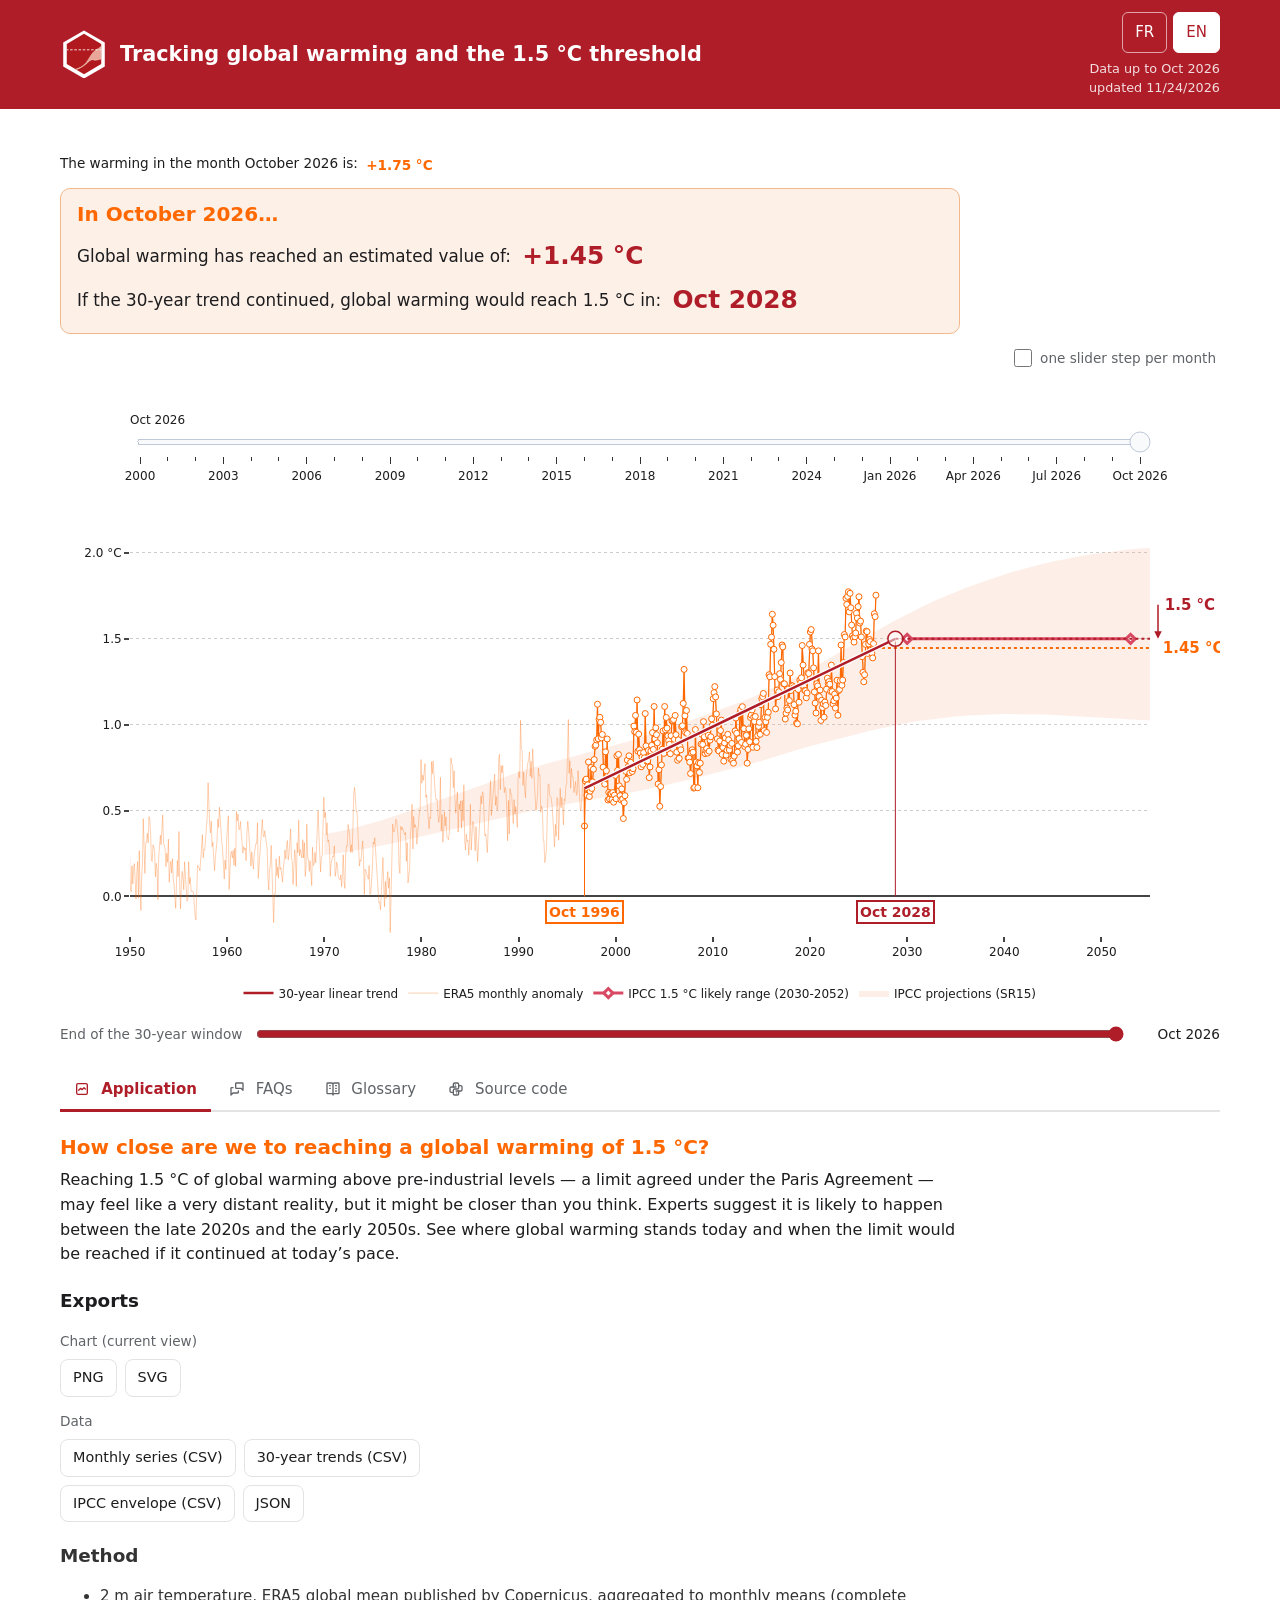
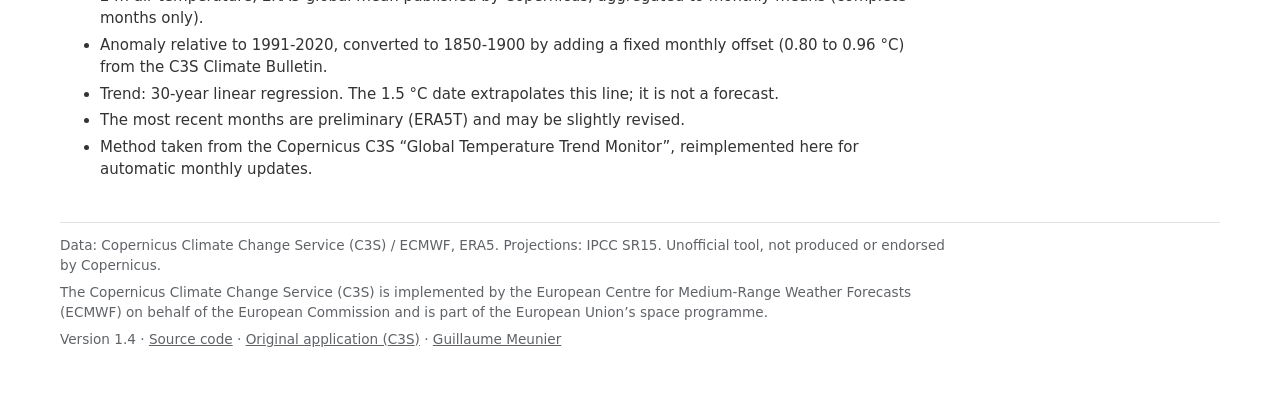
==== commit df97a376: "Revue Web Interface Guidelines : accessibilité, FAQ, états d'erreur, formats, URL (1.4) Supprime le " ====
--- a/index.html
+++ b/index.html
@@ -3,58 +3,67 @@
 <head>
 <meta charset="utf-8">
 <meta name="viewport" content="width=device-width, initial-scale=1">
+<meta name="theme-color" content="#af1d29">
+<meta name="color-scheme" content="light">
 <!-- 'unsafe-inline' pour les styles seulement : Plotly injecte ses propres styles -->
 <meta http-equiv="Content-Security-Policy" content="default-src 'self'; script-src 'self'; style-src 'self' 'unsafe-inline'; img-src 'self' data: blob:; connect-src 'self'; object-src 'none'; base-uri 'none'; form-action 'none'">
 <title>Suivi du réchauffement mondial · seuil de 1,5 °C</title>
 <meta name="description" content="Suivi mensuel du réchauffement mondial (ERA5, Copernicus) et estimation de la date d'atteinte de +1,5 °C par extrapolation de la tendance sur 30 ans.">
 <link rel="icon" type="image/svg+xml" href="favicon.svg">
 <link rel="stylesheet" href="style.css">
-<script src="vendor/plotly-basic.min.js"></script>
+<script src="vendor/plotly-basic.min.js" defer></script>
 </head>
 <body>
+<a class="skip" href="#main" data-i18n="skip">Aller au contenu</a>
 <header class="topbar">
   <div class="topbar-inner">
     <div class="brand">
       <span class="logo"><img src="favicon.svg" alt="" width="42" height="42"></span>
-      <h1 data-i18n="title"></h1>
+      <h1 data-i18n="title">Suivi du réchauffement mondial et du seuil de 1,5&nbsp;°C</h1>
     </div>
     <div class="head-right">
       <div class="lang">
-        <button data-lang="fr" aria-pressed="true">FR</button>
-        <button data-lang="en" aria-pressed="false">EN</button>
+        <button type="button" data-lang="fr" lang="fr" aria-label="Français" aria-pressed="true">FR</button>
+        <button type="button" data-lang="en" lang="en" aria-label="English" aria-pressed="false">EN</button>
       </div>
-      <p class="sub" id="updated"></p>
+      <p class="sub" id="updated" aria-live="polite"></p>
     </div>
   </div>
 </header>
-<main>
-  <section class="synthese" id="synthese"></section>
+<main id="main" tabindex="-1">
+  <noscript><p class="load-error">Cette page nécessite JavaScript. / This page requires JavaScript.</p></noscript>
+  <section class="synthese" id="synthese" aria-live="polite"></section>
 
   <div class="opts">
-    <label><input type="checkbox" id="all-months"> <span data-i18n="allMonths"></span></label>
+    <label><input type="checkbox" id="all-months"> <span data-i18n="allMonths">un pas par mois sur le curseur</span></label>
   </div>
-  <div id="chart"></div>
+  <div id="chart" role="img" data-i18n-label="chartLabel" aria-describedby="synthese"></div>
+  <div class="stepper" id="stepper" hidden>
+    <label for="step-range" data-i18n="sliderLabel">Fin de la fenêtre de 30 ans</label>
+    <input type="range" id="step-range" min="0" max="0" step="1" value="0">
+    <output for="step-range" id="step-out"></output>
+  </div>
 
-  <div class="tabs" role="tablist" id="tabs">
-    <button role="tab" data-tab="apropos" aria-selected="true">
+  <div class="tabs" role="tablist" id="tabs" data-i18n-label="tabsLabel">
+    <button type="button" role="tab" id="tab-apropos" aria-controls="panel-apropos" data-tab="apropos" aria-selected="true">
       <svg viewBox="0 0 24 24" fill="none" stroke="currentColor" stroke-width="2" stroke-linecap="round" stroke-linejoin="round" aria-hidden="true"><path d="M4 18V6a2 2 0 0 1 2-2h12a2 2 0 0 1 2 2v12a2 2 0 0 1-2 2H6a2 2 0 0 1-2-2"/><path d="m7 14 3-3 2 2 3-3 2 2"/></svg>
-      <span data-i18n="tabAbout"></span>
+      <span data-i18n="tabAbout">Application</span>
     </button>
-    <button role="tab" data-tab="faq" aria-selected="false">
+    <button type="button" role="tab" id="tab-faq" aria-controls="panel-faq" data-tab="faq" aria-selected="false">
       <svg viewBox="0 0 24 24" fill="none" stroke="currentColor" stroke-width="2" stroke-linecap="round" stroke-linejoin="round" aria-hidden="true"><path d="m21 14-3-3h-7a1 1 0 0 1-1-1V4a1 1 0 0 1 1-1h9a1 1 0 0 1 1 1zM14 15v2a1 1 0 0 1-1 1H6l-3 3V11a1 1 0 0 1 1-1h2"/></svg>
-      <span data-i18n="tabFaq"></span>
+      <span data-i18n="tabFaq">FAQ</span>
     </button>
-    <button role="tab" data-tab="glossaire" aria-selected="false">
+    <button type="button" role="tab" id="tab-glossaire" aria-controls="panel-glossaire" data-tab="glossaire" aria-selected="false">
       <svg viewBox="0 0 24 24" fill="none" stroke="currentColor" stroke-width="2" stroke-linecap="round" stroke-linejoin="round" aria-hidden="true"><path d="M10 19H4a1 1 0 0 1-1-1V4a1 1 0 0 1 1-1h6a2 2 0 0 1 2 2 2 2 0 0 1 2-2h6a1 1 0 0 1 1 1v14a1 1 0 0 1-1 1h-6a2 2 0 0 0-2 2 2 2 0 0 0-2-2M12 5v16M7 7h1M7 11h1M16 7h1M16 11h1M16 15h1"/></svg>
-      <span data-i18n="tabGlossary"></span>
+      <span data-i18n="tabGlossary">Glossaire</span>
     </button>
-    <button role="tab" data-tab="source" aria-selected="false">
+    <button type="button" role="tab" id="tab-source" aria-controls="panel-source" data-tab="source" aria-selected="false">
       <svg viewBox="0 0 24 24" fill="none" stroke="currentColor" stroke-width="2" stroke-linecap="round" stroke-linejoin="round" aria-hidden="true"><path d="M12 9H5a2 2 0 0 0-2 2v4a2 2 0 0 0 2 2h3M12 15h7a2 2 0 0 0 2-2V9a2 2 0 0 0-2-2h-3"/><path d="M8 9V5a2 2 0 0 1 2-2h4a2 2 0 0 1 2 2v5a2 2 0 0 1-2 2h-4a2 2 0 0 0-2 2v5a2 2 0 0 0 2 2h4a2 2 0 0 0 2-2v-4M11 6v.01M13 18v.01"/></svg>
-      <span data-i18n="tabSource"></span>
+      <span data-i18n="tabSource">Code source</span>
     </button>
   </div>
 
-  <div class="tabpanel" id="panel-apropos">
+  <div class="tabpanel" id="panel-apropos" role="tabpanel" aria-labelledby="tab-apropos">
     <section class="intro">
       <h2 data-i18n="introTitle"></h2>
       <p data-i18n="introText"></p>
@@ -63,15 +72,18 @@
     <section>
       <h2 data-i18n="exportsTitle"></h2>
       <div class="exports" id="exports">
-        <span class="group" data-i18n="exportsChart"></span>
-        <button data-export="png">PNG</button>
-        <button data-export="svg">SVG</button>
-        <span class="group" data-i18n="exportsData"></span>
-        <a href="data/era5_global_monthly.csv" download data-i18n="csvMonthly"></a>
-        <a href="data/trends.csv" download data-i18n="csvTrends"></a>
-        <a href="data/ipcc_sr15.csv" download data-i18n="csvIpcc"></a>
-        <a href="data/series.json" download>JSON</a>
-        <span class="group" data-i18n="exportsAnim" id="anim-group" hidden></span>
+        <div class="xgroup" role="group" aria-labelledby="g-chart">
+          <span class="group" id="g-chart" data-i18n="exportsChart"></span>
+          <button type="button" data-export="png" data-i18n-label="pngLabel">PNG</button>
+          <button type="button" data-export="svg" data-i18n-label="svgLabel">SVG</button>
+        </div>
+        <div class="xgroup" role="group" aria-labelledby="g-data">
+          <span class="group" id="g-data" data-i18n="exportsData"></span>
+          <a href="data/era5_global_monthly.csv" download data-i18n="csvMonthly"></a>
+          <a href="data/trends.csv" download data-i18n="csvTrends"></a>
+          <a href="data/ipcc_sr15.csv" download data-i18n="csvIpcc"></a>
+          <a href="data/series.json" download data-i18n-label="jsonLabel">JSON</a>
+        </div>
       </div>
     </section>
 
@@ -81,24 +93,24 @@
     </section>
   </div>
 
-  <div class="tabpanel" id="panel-faq" hidden>
+  <div class="tabpanel" id="panel-faq" role="tabpanel" aria-labelledby="tab-faq" hidden>
     <ul class="faq" id="faq-list"></ul>
   </div>
 
-  <div class="tabpanel" id="panel-glossaire" hidden>
+  <div class="tabpanel" id="panel-glossaire" role="tabpanel" aria-labelledby="tab-glossaire" hidden>
     <div class="glossary">
-      <nav><ul id="glossary-list"></ul></nav>
-      <div class="def"><div id="glossary-def"></div></div>
+      <div class="gnav" role="group" data-i18n-label="glossaryLabel"><ul id="glossary-list"></ul></div>
+      <div class="def"><div id="glossary-def" aria-live="polite"></div></div>
     </div>
   </div>
 
-  <div class="tabpanel" id="panel-source" hidden>
+  <div class="tabpanel" id="panel-source" role="tabpanel" aria-labelledby="tab-source" hidden>
     <div id="source-content" class="intro"></div>
   </div>
 
-  <footer id="footer"></footer>
 </main>
+<footer id="footer"></footer>
 
-<script src="app.js"></script>
+<script src="app.js" defer></script>
 </body>
 </html>
--- a/style.css
+++ b/style.css
@@ -1,14 +1,23 @@
 :root {
   --fg: #1d1d1f; --muted: #5f6368; --line: #e3e3e3; --bg: #fff; --card: #f7f6f4;
   --accent: #af1d29; --orange: #ff6800;
+  color-scheme: light;
 }
 * { box-sizing: border-box; }
-body { margin: 0; font: 15px/1.5 system-ui, -apple-system, "Segoe UI", Roboto, sans-serif;
+body { margin: 0; font: .9375rem/1.5 system-ui, -apple-system, "Segoe UI", Roboto, sans-serif;
        color: var(--fg); background: var(--bg); }
-main { max-width: 1200px; margin: 0 auto; padding: 24px 20px 48px; }
+main { max-width: 1200px; margin: 0 auto; padding: 24px 20px 8px; }
 section { margin-top: 20px; }
 h1 { font-size: 1.6rem; margin: 0 0 4px; }
 h2 { font-size: 1.15rem; margin: 0 0 10px; }
+h1, h2, h3 { text-wrap: balance; }
+/* Interactions : tactile, focus clavier, lien d'évitement */
+button, a, summary, label { touch-action: manipulation; -webkit-tap-highlight-color: rgba(175, 29, 41, .15); }
+:focus-visible { outline: 2px solid var(--accent); outline-offset: 2px; }
+.topbar :focus-visible { outline-color: #fff; }
+.skip { position: absolute; left: 8px; top: -64px; z-index: 10; background: #fff; color: var(--accent);
+        padding: 8px 12px; border-radius: 6px; }
+.skip:focus { top: 8px; }
 .sub { color: var(--muted); margin: 0; }
 
 /* Bandeau */
@@ -23,11 +32,12 @@
 .topbar h1 { font-size: 1.3rem; margin: 0; color: #fff; }
 .topbar #updated { color: rgba(255, 255, 255, .85); font-size: .8rem; }
 .lang { display: flex; gap: 6px; }
-.lang button { border: 1px solid var(--line); background: #fff; padding: 4px 10px;
+.lang button { border: 1px solid var(--line); background: #fff; padding: 8px 12px;
                cursor: pointer; font: inherit; border-radius: 6px; }
 .lang button[aria-pressed="true"] { background: var(--fg); color: #fff; }
 .topbar .lang button { background: transparent; color: #fff; border-color: rgba(255, 255, 255, .6); }
 .topbar .lang button[aria-pressed="true"] { background: #fff; color: var(--accent); border-color: #fff; }
+.topbar .lang button:hover:not([aria-pressed="true"]) { background: rgba(255, 255, 255, .18); border-color: #fff; }
 
 /* Synthèse et graphique */
 .synthese { margin: 20px 0 4px; max-width: 900px; }
@@ -35,17 +45,29 @@
 .synthese p { margin: 7px 0; font-size: 1.05rem; }
 .synthese p.p1 { font-size: .85rem; margin: 4px 0 12px; }
 .synthese p.p1 strong.v { font-size: inherit; margin-left: 4px; }
-.synthese strong.v { font-size: 1.55rem; font-weight: 700; margin-left: 6px; vertical-align: -0.15rem; }
+.synthese strong.v { font-size: 1.55rem; font-weight: 700; margin-left: 6px; vertical-align: -0.15rem;
+                     font-variant-numeric: tabular-nums; }
 .encart { border: 1px solid #f3b98d; border-radius: 10px; background: #fdf0e7;
           padding: 10px 16px 8px; }
 .v-orange { color: var(--orange); }
 .v-red { color: var(--accent); }
 .prelim { color: var(--muted); font-size: .8rem; font-weight: 400; }
-.opts { display: flex; align-items: center; justify-content: flex-end; gap: 8px; margin: 0 0 2px;
-        color: var(--muted); font-size: .8rem; }
-.opts input[type=checkbox] { accent-color: var(--accent); }
+.opts { display: flex; align-items: center; justify-content: flex-end; margin: 0 0 2px;
+        color: var(--muted); font-size: .85rem; }
+.opts label { display: inline-flex; align-items: center; gap: 8px; min-height: 40px; padding: 0 4px; cursor: pointer; }
+.opts input[type=checkbox] { accent-color: var(--accent); width: 18px; height: 18px; margin: 0; }
 #chart { width: 100%; height: 640px; }
 .load-error { color: var(--accent); font-weight: 600; }
+.loading, .empty { color: var(--muted); }
+#retry { border: 1px solid var(--line); background: #fff; color: var(--fg); padding: 7px 12px;
+         border-radius: 8px; cursor: pointer; font: inherit; }
+#retry:hover { border-color: var(--fg); }
+/* Curseur natif (alternative clavier au curseur Plotly) */
+.stepper { display: flex; flex-wrap: wrap; align-items: center; gap: 4px 12px; margin: 4px 0 0;
+           color: var(--muted); font-size: .85rem; }
+.stepper[hidden] { display: none; }
+.stepper input[type=range] { flex: 1 1 200px; min-width: 0; accent-color: var(--accent); }
+.stepper output { min-width: 6em; text-align: right; color: var(--fg); font-variant-numeric: tabular-nums; }
 
 /* Onglets */
 .tabs { display: flex; gap: 4px; border-bottom: 2px solid var(--line); margin: 26px 0 20px; }
@@ -55,6 +77,7 @@
 .tabs button:hover { color: var(--accent); }
 .tabs button svg { width: 1rem; height: 1rem; vertical-align: -0.15rem; margin-right: 6px; }
 .tabpanel[hidden] { display: none; }
+.tabpanel { overflow-wrap: break-word; }
 .tabpanel a { color: var(--accent); }
 .intro { max-width: 900px; }
 .intro h2 { color: var(--orange); font-size: 1.25rem; margin: 0 0 6px; }
@@ -62,25 +85,32 @@
 
 /* Glossaire */
 .glossary { display: flex; gap: 24px; flex-wrap: wrap; }
-.glossary nav { width: 260px; }
-.glossary nav button { display: block; width: 100%; text-align: left; border: none; background: none;
-               padding: 6px 8px; font: inherit; cursor: pointer; border-radius: 6px; color: var(--fg); }
-.glossary nav button[aria-current="true"] { background: #fdf0e7; color: var(--orange); font-weight: 600; }
+.glossary .gnav { width: 260px; }
+.glossary .gnav button { display: block; width: 100%; text-align: left; border: none; background: none;
+               padding: 8px; font: inherit; cursor: pointer; border-radius: 6px; color: var(--fg); }
+.glossary .gnav button[aria-current="true"] { background: #fdf0e7; color: var(--orange); font-weight: 600; }
+.glossary .gnav button:hover:not([aria-current="true"]) { background: #f3f1ee; }
 .glossary .def { flex: 1; min-width: 280px; }
 
 /* FAQ */
 .faq { list-style: none; padding: 0; max-width: 900px; }
 .faq li { margin-bottom: 16px; }
-.faq h3 { font-size: 1rem; margin: 0 0 4px; cursor: pointer; }
-.faq h3::before { content: "\25BE  "; color: var(--accent); }
+.faq summary { display: flex; align-items: flex-start; gap: 10px; cursor: pointer; list-style: none; }
+.faq summary::-webkit-details-marker { display: none; }
+/* Flèche dessinée en CSS : carré fixe, seule la rotation change entre fermé (▶) et ouvert (▼) */
+.faq summary::before { content: ""; flex: none; width: .7em; height: .7em; margin-top: .4em;
+                       background: var(--accent); clip-path: polygon(10% 0, 100% 50%, 10% 100%);
+                       transition: transform .15s; }
+.faq details[open] > summary::before { transform: rotate(90deg); }
+.faq summary:hover h3 { color: var(--accent); }
+.faq h3 { font-size: 1rem; margin: 0 0 4px; }
 .faq p { margin: 0; line-height: 1.5; }
-.faq li.closed > div { display: none; }
-.faq li.closed h3::before { content: "\25B6  "; }
-.faq li > div { line-height: 1.5; }
-.faq li > div p, .faq li > div ul { margin: 0 0 8px; }
-.faq li > div ul { padding-left: 20px; }
+.faq .body { line-height: 1.5; overflow-x: auto; }
+.faq .body p, .faq .body ul { margin: 0 0 8px; }
+.faq .body ul { padding-left: 20px; }
 .faq table { border-collapse: collapse; margin: 10px 0 4px; font-size: .9rem; }
-.faq th, .faq td { border: 1px solid var(--line); padding: 4px 8px; text-align: center; }
+.faq th, .faq td { border: 1px solid var(--line); padding: 4px 8px; text-align: center;
+                   font-variant-numeric: tabular-nums; }
 .faq th { background: #fdf0e7; }
 .faq caption { caption-side: bottom; color: var(--muted); font-size: .85rem; margin-top: 6px; }
 
@@ -89,6 +119,7 @@
 
 /* Exports, méthode, pied de page */
 .exports { display: flex; flex-wrap: wrap; gap: 8px; max-width: 440px; }
+.xgroup { display: flex; flex-wrap: wrap; gap: 8px; width: 100%; }
 .exports button, .exports a { border: 1px solid var(--line); background: #fff; color: var(--fg);
        padding: 7px 12px; border-radius: 8px; cursor: pointer; font: inherit;
        text-decoration: none; font-size: .9rem; }
@@ -96,15 +127,19 @@
 .exports .group { color: var(--muted); font-size: .85rem; width: 100%; margin-top: 6px; }
 .method { color: #333; max-width: 850px; }
 .method li { margin-bottom: 4px; }
-footer { margin-top: 18px; color: var(--muted); font-size: .85rem; border-top: 1px solid var(--line);
-         padding-top: 12px; }
+footer { max-width: 1200px; margin: 18px auto 0; padding: 0 20px 48px; color: var(--muted); font-size: .85rem; }
+.footer-inner { border-top: 1px solid var(--line); padding-top: 12px; }
 footer .credit { margin: 0 0 6px; max-width: 900px; }
 footer .mention { display: block; }
 footer a { color: inherit; }
 
 @media (max-width: 700px) {
-  #chart { height: 460px; }
+  #chart { height: 560px; }
   .topbar-inner { flex-direction: column; align-items: flex-start; }
   .head-right { align-items: flex-start; text-align: left; }
   .synthese strong.v { font-size: 1.3rem; }
 }
+
+@media (prefers-reduced-motion: reduce) {
+  .faq summary::before { transition: none; }
+}
